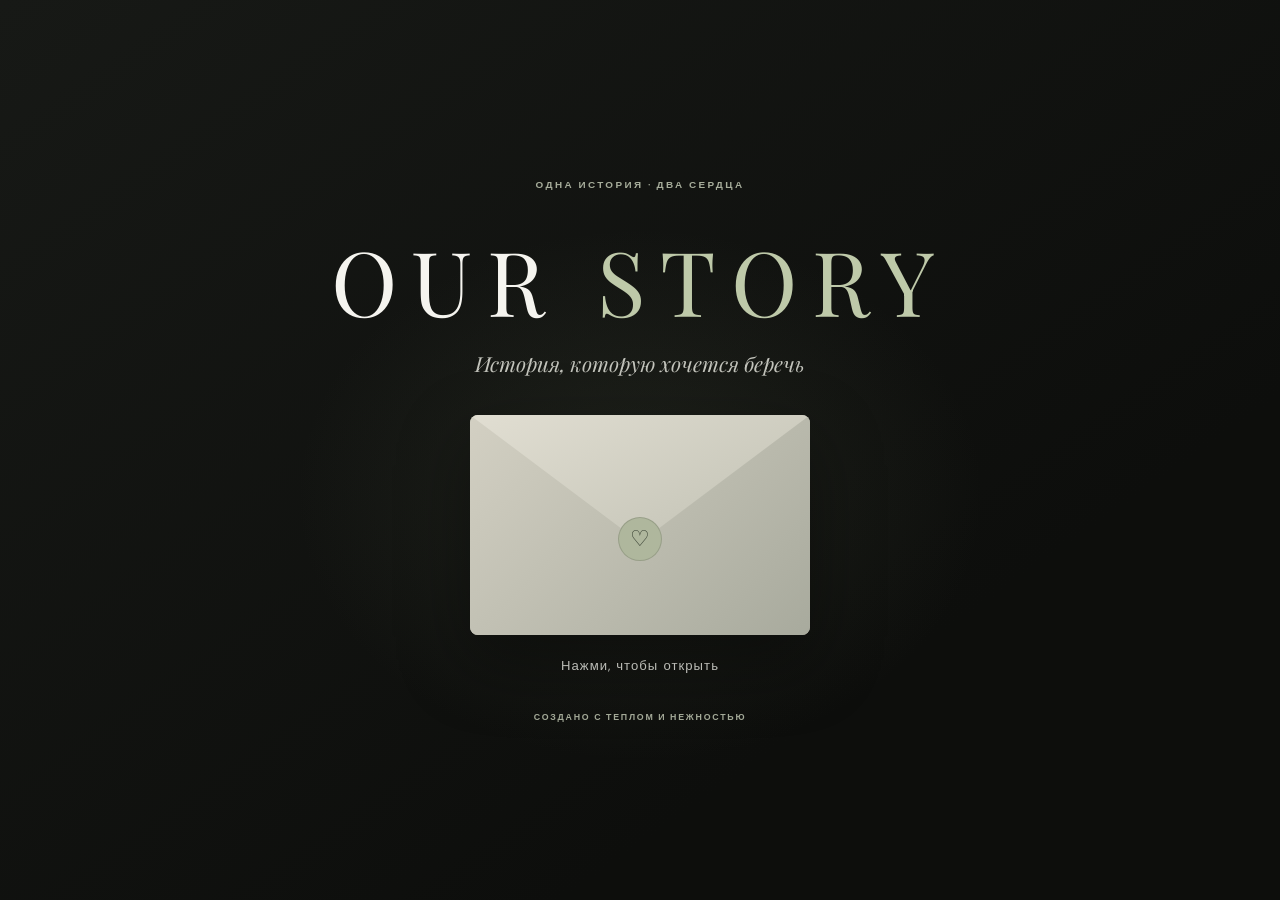
==== index.html @ 7e127a87 "Expand OUR STORY to ten chapters without photo placeholders" ====
<!doctype html>
<html lang="ru">
<head>
  <meta charset="utf-8">
  <meta name="viewport" content="width=device-width, initial-scale=1, viewport-fit=cover">
  <meta name="theme-color" content="#10110f">
  <meta name="description" content="OUR STORY — наша история, бережно собранная в книгу.">
  <title>OUR STORY — наша история</title>
  <link rel="preconnect" href="https://fonts.googleapis.com">
  <link rel="preconnect" href="https://fonts.gstatic.com" crossorigin>
  <link href="https://fonts.googleapis.com/css2?family=DM+Sans:wght@400;500;600;700&family=Playfair+Display:ital,wght@0,400;0,500;0,600;1,400;1,500&display=swap" rel="stylesheet">
  <link rel="stylesheet" href="style.css">
  <link rel="stylesheet" href="chapter-styles.css">
  <script src="https://telegram.org/js/telegram-web-app.js"></script>
  <script src="envelope.js" defer></script>
  <script src="script.js" defer></script>
</head>
<body>
  <div class="ambient" aria-hidden="true"><div class="stars" id="stars"></div><div class="ambient-glow"></div></div>

  <section class="cover" id="cover" aria-labelledby="cover-title">
    <div class="cover-content">
      <p class="cover-kicker">ОДНА ИСТОРИЯ · ДВА СЕРДЦА</p>
      <h1 id="cover-title">OUR <span>STORY</span></h1>
      <p class="cover-subtitle">История, которую хочется беречь</p>
      <button class="envelope-button" id="openEnvelope" type="button" aria-label="Нажми, чтобы открыть нашу историю">
        <span class="envelope" aria-hidden="true">
          <span class="envelope-letter"><span>наша история</span><span class="letter-heart">♥</span></span>
          <span class="envelope-back"></span><span class="envelope-flap"></span>
          <span class="envelope-front"></span><span class="envelope-seal">♡</span>
        </span>
        <span class="envelope-hint">Нажми, чтобы открыть</span>
      </button>
      <p class="cover-note">СОЗДАНО С ТЕПЛОМ И НЕЖНОСТЬЮ</p>
    </div>
  </section>

  <main class="book-stage" id="bookStage" hidden>
    <header class="book-header">
      <a class="wordmark" href="#book" aria-label="OUR STORY">OUR <span>STORY</span></a>
      <span class="edition">НАША ИСТОРИЯ · ЛИЧНОЕ ИЗДАНИЕ</span>
      <button class="music-button" id="musicToggle" type="button" aria-pressed="false" aria-label="Включить музыку"><span class="music-icon" aria-hidden="true">♫</span><span class="music-label">Музыка</span></button>
    </header>
    <section class="book" id="book" aria-label="Интерактивная книга нашей истории">
      <div class="book-spine" aria-hidden="true"></div>
      <div class="page-paper" id="pagePaper" aria-live="polite"></div>
      <div class="book-controls">
        <button class="page-button previous-button" id="previousPage" type="button" aria-label="Предыдущая страница">← <span>Назад</span></button>
        <div class="page-meta"><span class="page-number" id="pageNumber">01 / 10</span><div class="progress-track" role="progressbar" aria-label="Прогресс чтения" aria-valuemin="1" aria-valuemax="10" aria-valuenow="1"><span id="progressFill"></span></div></div>
        <button class="page-button next-button" id="nextPage" type="button" aria-label="Следующая страница"><span>Далее</span> →</button>
      </div>
      <p class="swipe-hint" aria-hidden="true">На телефоне можно листать свайпом</p>
    </section>
  </main>

  <section class="final-screen" id="finalScreen" aria-label="Финал нашей истории" hidden>
    <div class="heart-words" id="heartWords" aria-hidden="true"></div>
    <button class="reread-button" id="rereadButton" type="button">Перечитать историю</button>
  </section>

  <audio id="trackOne" src="audio/oslepitelnaya.mp3" preload="none"></audio>
  <audio id="trackTwo" src="audio/rayskie-cvety.mp3" preload="none"></audio>
  <div class="toast" id="toast" role="status" aria-live="polite"></div>
</body>
</html>
---- style.css ----
/* OUR STORY — тихая роскошь, книжная бумага и мягкие оливковые акценты. */
:root{color-scheme:dark;--night:#10110f;--night-soft:#171916;--paper:#f4f1e9;--paper-deep:#e9e5da;--ink:#252722;--muted-ink:#74776e;--lime:#bec9a9;--lime-dark:#8f9b7a;--white:#f5f4ef;--soft-white:#c9cbc2;--line:rgba(255,255,255,.12);--shadow:0 32px 90px rgba(0,0,0,.42);font-synthesis:none}*{box-sizing:border-box}html{min-width:320px;min-height:100%;background:var(--night);scroll-behavior:smooth}body{margin:0;min-width:320px;min-height:100vh;overflow-x:hidden;background:radial-gradient(ellipse at 50% 2%,#282a24 0,transparent 47%),var(--night);color:var(--white);font-family:"DM Sans",Arial,sans-serif;-webkit-font-smoothing:antialiased}button{font:inherit}button:focus-visible{outline:2px solid var(--lime);outline-offset:5px}[hidden]{display:none!important}.ambient{position:fixed;inset:0;z-index:0;overflow:hidden;pointer-events:none}.stars{position:absolute;inset:0}.star{position:absolute;width:2px;height:2px;border-radius:50%;background:#e8eadf;box-shadow:0 0 9px rgba(220,229,199,.7);animation:twinkle 4s ease-in-out infinite alternate}.ambient-glow{position:absolute;width:min(75vw,850px);height:min(75vw,850px);left:50%;top:48%;transform:translate(-50%,-50%);border-radius:50%;background:radial-gradient(circle,rgba(170,184,145,.08),transparent 68%)}@keyframes twinkle{from{opacity:.18;transform:scale(.7)}to{opacity:.85;transform:scale(1.35)}}
.cover{position:fixed;z-index:5;inset:0;display:grid;place-items:center;overflow:hidden;background:radial-gradient(ellipse at 50% 55%,rgba(98,108,83,.19),transparent 38%),linear-gradient(145deg,#171916,#0d0e0c 72%);transition:opacity .85s ease,visibility .85s ease}.cover.dismissed{opacity:0;visibility:hidden}.cover-content{position:relative;z-index:1;display:flex;flex-direction:column;align-items:center;width:100%;padding:24px;text-align:center}.cover-kicker,.cover-note,.edition{color:#a7ad9b;font-size:.62rem;font-weight:600;letter-spacing:.24em}.cover h1{margin:19px 0 7px;font-family:"Playfair Display",Georgia,serif;font-size:clamp(2.9rem,8vw,5.6rem);font-weight:400;letter-spacing:.17em}.cover h1 span{color:var(--lime)}.cover-subtitle{margin:3px 0 38px;color:#c3c4bc;font-family:"Playfair Display",Georgia,serif;font-size:clamp(1rem,2.4vw,1.3rem);font-style:italic}.cover-note{margin-top:37px;font-size:.55rem;letter-spacing:.2em}.envelope-button{display:grid;justify-items:center;gap:22px;border:0;padding:0;background:transparent;color:inherit;cursor:pointer}.envelope{position:relative;display:block;width:min(340px,76vw);height:min(220px,49vw);min-height:155px;perspective:900px;filter:drop-shadow(0 26px 35px rgba(0,0,0,.38));transition:transform .35s ease}.envelope-button:hover .envelope{transform:translateY(-5px)}.envelope-back,.envelope-front,.envelope-flap{position:absolute;inset:0;border-radius:8px}.envelope-back{background:linear-gradient(145deg,#d7d4c8,#aaa99c)}.envelope-letter{position:absolute;z-index:1;left:11%;top:9%;display:flex;width:78%;height:84%;flex-direction:column;align-items:center;justify-content:center;gap:13px;border-radius:3px;background:linear-gradient(145deg,#faf8f0,#e5e1d6);color:#54574d;font-family:"Playfair Display",Georgia,serif;font-size:clamp(1rem,3vw,1.35rem);transition:transform .8s cubic-bezier(.2,.8,.2,1)}.letter-heart{color:#929d7d;font-size:1.15rem}.envelope-front{z-index:3;overflow:hidden;background:linear-gradient(135deg,#d3d0c3,#a8aa9d);clip-path:polygon(0 0,50% 56%,100% 0,100% 100%,0 100%)}.envelope-flap{z-index:4;background:linear-gradient(155deg,#e1ded2,#b6b7a9);clip-path:polygon(0 0,100% 0,50% 58%);transform-origin:top;transition:transform .7s cubic-bezier(.2,.7,.2,1),z-index .1s .35s}.envelope-seal{position:absolute;z-index:5;left:50%;top:50%;display:grid;width:44px;height:44px;place-items:center;transform:translate(-50%,-18%);border:1px solid rgba(47,51,43,.18);border-radius:50%;background:#afb79d;color:#384032;font-size:1.35rem;transition:opacity .25s}.envelope-button.opened .envelope-flap{z-index:1;transform:rotateX(180deg)}.envelope-button.opened .envelope-letter{transform:translateY(-68%)}.envelope-button.opened .envelope-seal{opacity:0}.envelope-hint{color:#e2e3dc;font-size:.82rem;letter-spacing:.08em;animation:hint 2.4s ease-in-out infinite}@keyframes hint{50%{opacity:.56}}
.book-stage{position:relative;z-index:1;display:flex;min-height:100svh;flex-direction:column;align-items:center;padding:22px clamp(14px,4vw,56px) 25px;animation:stage-in .8s ease both}@keyframes stage-in{from{opacity:0;transform:translateY(12px)}to{opacity:1;transform:translateY(0)}}.book-header{display:flex;width:min(1100px,100%);align-items:center;justify-content:space-between;gap:14px;padding:2px 0 20px}.wordmark{font-family:"Playfair Display",Georgia,serif;font-size:1.08rem;letter-spacing:.16em}.wordmark span{color:var(--lime)}.edition{font-size:.55rem;text-align:center}.music-button{display:inline-flex;align-items:center;gap:8px;border:1px solid rgba(255,255,255,.13);border-radius:999px;padding:9px 14px;background:rgba(255,255,255,.045);color:#e4e6dc;font-size:.75rem;cursor:pointer;transition:background .25s,border-color .25s}.music-button:hover,.music-button.is-playing{border-color:rgba(190,201,169,.48);background:rgba(190,201,169,.1)}.music-icon{color:var(--lime);font-size:1.15rem}.music-button.is-playing .music-icon{animation:note .8s ease-in-out infinite alternate}@keyframes note{to{transform:translateY(-3px)}}.book{position:relative;display:flex;width:min(1060px,100%);flex:1;flex-direction:column;justify-content:center;padding:4px 0 0}.page-paper{position:relative;width:100%;height:min(72svh,700px);min-height:430px;overflow:hidden;border:1px solid rgba(255,255,255,.27);border-radius:15px 20px 20px 15px;background:linear-gradient(90deg,rgba(66,64,54,.17),transparent 4%),repeating-linear-gradient(0deg,rgba(81,76,61,.018) 0,rgba(81,76,61,.018) 1px,transparent 1px,transparent 5px),linear-gradient(130deg,#f7f5ee,#eeece3 70%,#e6e3d9);box-shadow:inset 13px 0 18px -18px #37372f,inset 0 0 0 5px rgba(255,255,255,.32),0 30px 65px rgba(0,0,0,.42),0 4px 10px rgba(0,0,0,.2);transform-origin:left center;backface-visibility:hidden}.book-spine{position:absolute;z-index:2;left:0;top:7px;bottom:56px;width:13px;border-radius:12px 0 0 12px;background:linear-gradient(90deg,#77796e,#c0c2b5 45%,rgba(255,255,255,.4));opacity:.48;pointer-events:none}.chapter-content{position:relative;display:flex;width:100%;height:100%;flex-direction:column;padding:clamp(22px,4vw,50px) clamp(27px,7vw,92px);color:var(--ink);animation:content-in .5s ease both}@keyframes content-in{from{opacity:.45;transform:translateY(7px)}to{opacity:1;transform:translateY(0)}}.chapter-topline{display:flex;justify-content:space-between;padding-bottom:14px;border-bottom:1px solid rgba(46,49,41,.16);color:#77796e;font-size:.58rem;font-weight:600;letter-spacing:.18em}.chapter-copy{position:relative;z-index:1;width:min(720px,100%);margin:auto}.chapter-kicker{margin:0 0 12px!important;color:#8b927d!important;font-size:.59rem!important;font-weight:700;letter-spacing:.2em}.chapter-copy h1{margin:0 0 clamp(16px,3vh,28px);font-family:"Playfair Display",Georgia,serif;font-size:clamp(2rem,5.2vw,4.35rem);font-weight:400;letter-spacing:-.045em;line-height:1.08}.chapter-copy h1 em{color:#788267;font-weight:400}.chapter-copy>p:not(.chapter-kicker){max-width:680px;margin:0 0 15px;color:#55584f;font-family:"Playfair Display",Georgia,serif;font-size:clamp(.97rem,1.7vw,1.26rem);line-height:1.75}.chapter-ornament{position:absolute;right:clamp(25px,6vw,75px);bottom:15px;color:rgba(128,138,109,.12);font-family:"Playfair Display",Georgia,serif;font-size:clamp(4rem,10vw,8rem);line-height:1}.page-corner{position:absolute;right:clamp(22px,4vw,44px);bottom:25px;color:#929985;font-size:1rem}.turn-forward{animation:turn-forward .52s cubic-bezier(.4,0,.2,1)}.turn-back{animation:turn-back .52s cubic-bezier(.4,0,.2,1)}.page-enter{animation:page-enter .55s ease both}@keyframes turn-forward{50%{transform:rotateY(-7deg) translateX(-8px);opacity:.2}to{transform:rotateY(0);opacity:1}}@keyframes turn-back{50%{transform:rotateY(7deg) translateX(8px);opacity:.2}to{transform:rotateY(0);opacity:1}}@keyframes page-enter{from{opacity:.45;transform:translateX(12px) rotateY(-2deg)}to{opacity:1;transform:none}}
.book-controls{display:grid;grid-template-columns:1fr minmax(110px,210px) 1fr;align-items:center;gap:14px;width:100%;padding:20px 3px 0}.page-button{display:inline-flex;align-items:center;gap:9px;width:max-content;min-height:43px;border:1px solid rgba(255,255,255,.16);border-radius:999px;padding:0 17px;background:rgba(255,255,255,.04);color:#ebede6;font-size:.82rem;cursor:pointer;transition:transform .2s,background .2s,border-color .2s}.page-button:hover:not(:disabled){transform:translateY(-2px);border-color:rgba(190,201,169,.5);background:rgba(190,201,169,.09)}.page-button:disabled{opacity:.38;cursor:not-allowed}.next-button{justify-self:end}.page-meta{display:grid;gap:9px;text-align:center}.page-number{color:#d7d9d0;font-size:.7rem;letter-spacing:.11em}.progress-track{height:3px;overflow:hidden;border-radius:8px;background:rgba(255,255,255,.14)}.progress-track span{display:block;width:14.285%;height:100%;border-radius:inherit;background:var(--lime);transition:width .5s ease}.swipe-hint{margin:15px 0 0;color:#888c80;font-size:.65rem;letter-spacing:.04em;text-align:center}
.compliments{display:grid;gap:clamp(8px,1.7vh,15px);margin:0;padding:0;list-style:none}.compliments li{position:relative;padding:11px 15px 11px 44px;border:1px solid rgba(120,130,103,.18);border-radius:9px;background:rgba(255,255,255,.36);color:#464a40;font-family:"Playfair Display",Georgia,serif;font-size:clamp(.92rem,1.5vw,1.14rem);line-height:1.45;opacity:0;animation:compliment-in .55s cubic-bezier(.2,.8,.2,1) forwards;animation-delay:calc(var(--item)*420ms)}.compliments li::before{content:"✳";position:absolute;left:17px;color:#8a9678}@keyframes compliment-in{from{opacity:0;transform:translateX(-12px)}to{opacity:1;transform:translateX(0)}}.photo-frame{width:min(650px,100%);margin:clamp(14px,2.4vh,24px) 0 0}.photo-placeholder{position:relative;display:flex;aspect-ratio:16/9;flex-direction:column;align-items:center;justify-content:center;gap:7px;overflow:hidden;border:1px solid rgba(114,122,101,.36);border-radius:10px;background:radial-gradient(ellipse at 50% 45%,rgba(190,201,169,.23),transparent 53%),repeating-linear-gradient(135deg,rgba(128,137,111,.035) 0,rgba(128,137,111,.035) 1px,transparent 1px,transparent 12px),linear-gradient(140deg,#e9e8df,#dedfd4);color:#747a68;font-family:"Playfair Display",Georgia,serif;font-size:clamp(.8rem,1.5vw,1rem);box-shadow:inset 0 0 0 5px rgba(255,255,255,.3),0 9px 22px rgba(54,58,46,.12)}.photo-placeholder::before{position:absolute;inset:9px;border:1px dashed rgba(113,121,99,.3);border-radius:6px;content:"";pointer-events:none}.photo-placeholder small{font-family:"DM Sans",Arial,sans-serif;font-size:.61rem;letter-spacing:.04em;opacity:.72}.photo-mark{font-size:1.35rem;color:#939e80}.photo-frame figcaption{margin-top:7px;color:#929588;font-size:.53rem;letter-spacing:.18em}.chapter-content:has(.photo-frame) .chapter-copy h1{margin-bottom:12px}.chapter-content:has(.photo-frame) .chapter-copy>p:not(.chapter-kicker){margin-bottom:8px;font-size:clamp(.85rem,1.3vw,1.02rem);line-height:1.5}.final-screen{position:fixed;z-index:8;inset:0;display:grid;place-items:center;overflow:hidden;background:#050605;opacity:0;transition:opacity 1.5s ease}.final-screen.visible{opacity:1}.final-screen::before{position:absolute;inset:-20%;background:radial-gradient(circle at 50% 45%,rgba(104,14,24,.22),transparent 34%);content:"";animation:final-glow 4s ease-in-out infinite alternate}@keyframes final-glow{to{opacity:.45;transform:scale(1.08)}}.heart-words{position:relative;width:min(320px,74vw);height:min(280px,64vw);animation:heart-pulse 2.2s ease-in-out infinite;filter:drop-shadow(0 0 14px rgba(214,32,49,.24))}.heart-word{position:absolute;left:calc(50% + var(--x));top:calc(50% + var(--y));color:#d83843;font-family:"Playfair Display",Georgia,serif;font-size:clamp(.53rem,2.1vw,.77rem);text-shadow:0 0 9px rgba(255,49,68,.4);transform:translate(-50%,-50%);opacity:0;animation:word-glow .8s ease forwards;animation-delay:var(--delay)}@keyframes heart-pulse{0%,100%{transform:scale(1)}50%{transform:scale(1.045)}}@keyframes word-glow{to{opacity:.9}}.reread-button{position:absolute;bottom:max(38px,env(safe-area-inset-bottom));border:1px solid rgba(221,227,208,.35);border-radius:999px;padding:13px 23px;background:rgba(255,255,255,.04);color:#e9e9e3;font-size:.84rem;letter-spacing:.04em;cursor:pointer;transition:background .25s,border-color .25s}.reread-button:hover{border-color:var(--lime);background:rgba(190,201,169,.1)}.toast{position:fixed;z-index:15;right:18px;bottom:18px;max-width:min(360px,calc(100% - 36px));padding:12px 16px;border:1px solid rgba(255,255,255,.14);border-radius:10px;background:#20221e;color:#f0f1eb;font-size:.8rem;opacity:0;transform:translateY(8px);pointer-events:none;transition:opacity .25s,transform .25s}.toast.visible{opacity:1;transform:translateY(0)}body.final-active{background:#050605}
@media(min-height:850px){.page-paper{height:min(75svh,760px)}}@media(max-width:700px){.book-stage{min-height:100svh;padding:14px 13px 19px}.book-header{padding-bottom:14px}.edition{max-width:130px;font-size:.48rem;line-height:1.5}.music-button{padding:8px 11px}.page-paper{height:min(72svh,700px);min-height:440px;border-radius:12px 15px 15px 12px}.chapter-content{padding:clamp(19px,4.2vw,30px) clamp(21px,6vw,36px)}.chapter-topline{font-size:.5rem}.chapter-copy h1{font-size:clamp(1.85rem,8vw,3rem)}.chapter-copy>p:not(.chapter-kicker){font-size:clamp(.92rem,3.8vw,1.1rem);line-height:1.63}.chapter-content:has(.photo-frame) .chapter-copy>p:not(.chapter-kicker){font-size:clamp(.78rem,3.25vw,.94rem);line-height:1.43}.book-controls{grid-template-columns:1fr minmax(88px,130px) 1fr;gap:7px;padding-top:15px}.page-button{min-height:40px;padding:0 12px;font-size:.75rem}.swipe-hint{margin-top:12px;font-size:.6rem}.compliments{gap:clamp(8px,1.8vh,13px)}.compliments li{padding:10px 10px 10px 36px;font-size:clamp(.88rem,3.6vw,1rem)}.compliments li::before{left:13px}.chapter-content:has(.compliments) .chapter-copy h1{font-size:clamp(1.8rem,7.4vw,2.5rem);margin-bottom:17px}.photo-frame{margin-top:clamp(12px,2.2vh,20px)}.photo-placeholder small{font-size:.52rem}.book-spine{bottom:51px;width:9px}.cover-kicker{font-size:.53rem;letter-spacing:.18em}.cover-note{font-size:.48rem}.heart-words{width:min(290px,78vw);height:min(255px,68vw)}}@media(max-height:700px) and (min-width:701px){.book-stage{padding-top:10px}.book-header{padding-bottom:8px}.page-paper{height:68svh;min-height:360px}.chapter-content{padding-top:22px;padding-bottom:22px}.chapter-copy h1{margin-bottom:14px}.chapter-copy>p:not(.chapter-kicker){margin-bottom:9px;line-height:1.55}.book-controls{padding-top:11px}.swipe-hint{margin-top:8px}}@media(max-width:380px){.book-stage{padding-inline:9px}.book-header{gap:7px}.wordmark{font-size:.92rem}.edition{max-width:100px;font-size:.42rem}.music-label{font-size:.68rem}.page-button{gap:5px;padding-inline:9px}.chapter-content{padding-inline:19px}.chapter-copy h1{font-size:1.8rem}}@media(prefers-reduced-motion:reduce){*,*::before,*::after{scroll-behavior:auto!important;animation-duration:.01ms!important;animation-iteration-count:1!important;transition-duration:.01ms!important}}
---- chapter-styles.css ----
/* Additional chapter compositions. The shared book theme and existing chapter styles remain unchanged. */
.chapter-details .chapter-copy{width:min(780px,100%)}
.chapter-details .chapter-copy h1{margin-bottom:clamp(20px,4vh,38px)}
.detail-grid{display:grid;grid-template-columns:repeat(2,minmax(0,1fr));gap:clamp(10px,2vw,18px)}
.detail-card{position:relative;min-height:130px;padding:clamp(15px,2.4vw,25px);overflow:hidden;border:1px solid rgba(120,130,103,.2);border-radius:12px;background:linear-gradient(145deg,rgba(255,255,255,.7),rgba(226,227,216,.7));box-shadow:0 10px 24px rgba(54,58,46,.08);opacity:0;animation:chapter-card-in .55s cubic-bezier(.2,.8,.2,1) forwards;animation-delay:calc(var(--card-index)*130ms)}
.detail-card::after{position:absolute;right:-16px;bottom:-38px;width:100px;height:100px;border:1px solid rgba(143,155,122,.14);border-radius:50%;content:""}
.detail-icon{color:#879274;font-size:1.28rem}
.detail-card h2,.future-card h2{margin:8px 0 5px;color:#42463c;font-family:"Playfair Display",Georgia,serif;font-size:clamp(.97rem,1.8vw,1.2rem);font-weight:500}
.detail-card p,.future-card p{margin:0;color:#6b6f64;font-size:clamp(.75rem,1.3vw,.89rem);line-height:1.55}
.chapter-time .chapter-copy{display:grid;justify-items:center;text-align:center}
.chapter-time .chapter-copy h1{max-width:720px;margin-bottom:clamp(22px,4vh,42px)}
.time-piece{display:grid;justify-items:center;gap:clamp(16px,3vh,28px);width:min(680px,100%)}
.clock-face{position:relative;width:clamp(105px,17vw,155px);aspect-ratio:1;border:1px solid rgba(120,130,103,.35);border-radius:50%;background:radial-gradient(circle,#f9f8f2 54%,#e6e5db 55%,#f2f0e8 70%);box-shadow:inset 0 0 0 7px rgba(255,255,255,.48),0 15px 34px rgba(54,58,46,.12);animation:clock-breathe 3s ease-in-out infinite}
.clock-face::before,.clock-face::after{position:absolute;left:50%;top:50%;width:7px;height:7px;border-radius:50%;background:#899477;content:"";transform:translate(-50%,-50%)}
.clock-tick{position:absolute;left:50%;top:10px;width:1px;height:8px;background:#a2a795;transform-origin:50% calc(clamp(105px,17vw,155px)/2 - 10px)}
.tick-2{transform:rotate(90deg)}.tick-3{transform:rotate(180deg)}.tick-4{transform:rotate(270deg)}
.clock-hand{position:absolute;left:50%;bottom:50%;width:2px;border-radius:4px;background:#717c60;transform-origin:50% 100%}
.clock-hour{height:27%;transform:translateX(-50%) rotate(42deg);animation:hour-turn 18s linear infinite}
.clock-minute{height:37%;width:1px;background:#9ba68a;transform:translateX(-50%) rotate(0);animation:minute-turn 9s linear infinite}
.time-piece blockquote{margin:0;color:#41443c;font-family:"Playfair Display",Georgia,serif;font-size:clamp(1.2rem,3vw,1.8rem);font-style:italic;line-height:1.65}
.quote-caption{max-width:440px;margin:0;color:#8a907c;font-size:.57rem;font-weight:600;letter-spacing:.16em;line-height:1.7}
.chapter-confession .chapter-copy{width:min(720px,100%);padding:clamp(20px,4vw,38px);border-left:2px solid #aeb99b;background:linear-gradient(90deg,rgba(190,201,169,.13),transparent 82%);animation:confession-in .8s ease both}
.chapter-confession .chapter-copy h1{font-size:clamp(2rem,5vw,3.8rem)}
.chapter-confession .chapter-copy>p:not(.chapter-kicker){max-width:630px}
.chapter-confession .chapter-copy>p:not(.chapter-kicker):nth-of-type(2){animation:paragraph-in .7s .15s both}
.chapter-confession .chapter-copy>p:not(.chapter-kicker):nth-of-type(3){animation:paragraph-in .7s .3s both}
.chapter-confession .chapter-copy>p:not(.chapter-kicker):nth-of-type(4){animation:paragraph-in .7s .45s both}
.chapter-future .chapter-copy{width:min(800px,100%)}
.chapter-future .chapter-copy h1{margin-bottom:clamp(20px,4vh,36px)}
.future-grid{display:grid;grid-template-columns:repeat(3,minmax(0,1fr));gap:clamp(10px,1.8vw,16px)}
.future-card{position:relative;display:flex;min-height:clamp(175px,25vh,240px);flex-direction:column;align-items:flex-start;justify-content:flex-end;padding:clamp(16px,2.3vw,25px);overflow:hidden;border:1px solid rgba(255,255,255,.5);border-radius:13px;background:linear-gradient(155deg,#f8f7f0,#e4e6dc);box-shadow:0 12px 26px rgba(54,58,46,.1);opacity:0;animation:chapter-card-in .65s cubic-bezier(.2,.8,.2,1) forwards;animation-delay:calc(var(--card-index)*190ms)}
.future-card:nth-child(2){transform:translateY(12px);animation-name:future-card-middle}
.future-card>span{position:absolute;top:15px;left:17px;color:#9da58e;font-family:"Playfair Display",Georgia,serif;font-size:1.4rem}
.future-card i{position:absolute;top:18px;right:18px;color:#acb59b;font-size:1.3rem;font-style:normal;animation:twinkle 2.4s ease-in-out infinite alternate}
.future-card h2{margin-top:0}
.chapter-ending .chapter-copy{display:flex;max-width:760px;flex-direction:column;align-items:center;text-align:center}
.chapter-ending .chapter-copy h1{font-size:clamp(2.4rem,6vw,4.7rem)}
.chapter-ending .chapter-copy>p:not(.chapter-kicker){max-width:680px}
.chapter-ending .closing-line{margin:clamp(15px,3vh,28px) 0 0!important;color:#788267!important;font-size:clamp(1.15rem,2.8vw,1.7rem)!important;font-style:italic}
@keyframes chapter-card-in{from{opacity:0;transform:translateY(15px)}to{opacity:1;transform:translateY(0)}}
@keyframes future-card-middle{from{opacity:0;transform:translateY(25px)}to{opacity:1;transform:translateY(12px)}}
@keyframes confession-in{from{opacity:0;transform:translateX(-12px)}to{opacity:1;transform:translateX(0)}}
@keyframes paragraph-in{from{opacity:0;transform:translateY(8px)}to{opacity:1;transform:translateY(0)}}
@keyframes clock-breathe{50%{box-shadow:inset 0 0 0 7px rgba(255,255,255,.48),0 18px 38px rgba(54,58,46,.18);transform:scale(1.025)}}
@keyframes minute-turn{to{transform:translateX(-50%) rotate(360deg)}}
@keyframes hour-turn{to{transform:translateX(-50%) rotate(402deg)}}
@media(max-width:700px){.detail-grid{gap:9px}.detail-card{min-height:115px;padding:13px}.future-grid{gap:8px}.future-card{min-height:clamp(155px,23vh,205px);padding:13px}.future-card>span{top:12px;left:13px}.future-card i{top:12px;right:12px}.quote-caption{font-size:.5rem}.chapter-confession .chapter-copy{padding:18px}.clock-tick{transform-origin:50% calc(clamp(105px,17vw,155px)/2 - 10px)}}
@media(max-width:390px){.detail-card{min-height:108px;padding:10px}.detail-card h2,.future-card h2{font-size:.9rem}.detail-card p,.future-card p{font-size:.69rem}.future-card{min-height:145px;padding:10px}.future-grid{gap:6px}}
@media(prefers-reduced-motion:reduce){.detail-card,.future-card,.chapter-confession .chapter-copy,.chapter-confession .chapter-copy>p,.clock-face,.clock-hand{animation:none!important;opacity:1!important;transform:none!important}}
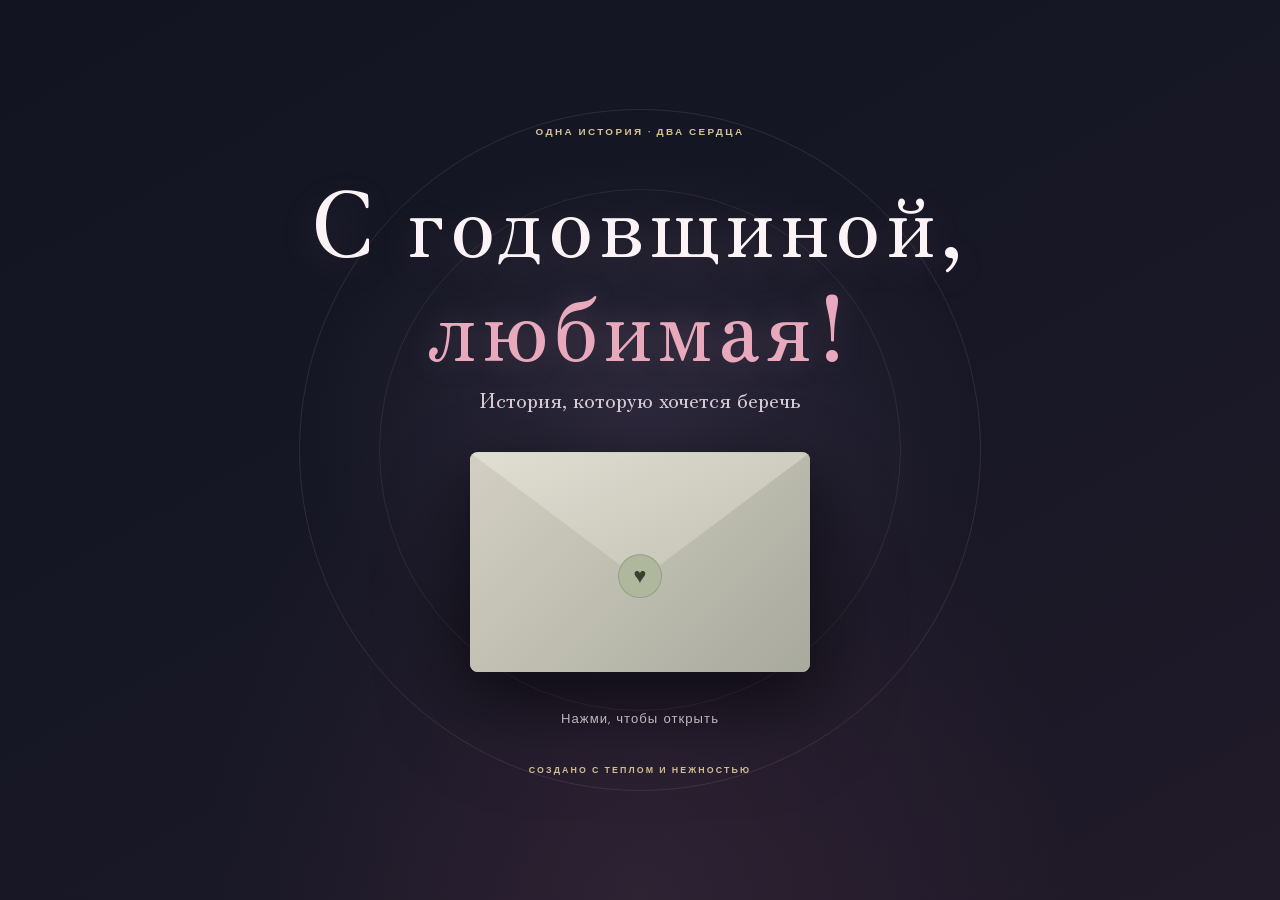
==== commit cb951ed6: "Complete OUR STORY anniversary redesign with 15 chapter atmospheres and heart finale" ====
--- a/index.html
+++ b/index.html
@@ -3,61 +3,71 @@
 <head>
   <meta charset="utf-8">
   <meta name="viewport" content="width=device-width, initial-scale=1, viewport-fit=cover">
-  <meta name="theme-color" content="#10110f">
-  <meta name="description" content="OUR STORY — наша история, бережно собранная в книгу.">
-  <title>OUR STORY — наша история</title>
+  <meta name="theme-color" content="#11131d">
+  <meta name="description" content="С годовщиной, любимая! — наша история, бережно собранная в книгу.">
+  <title>С годовщиной, любимая!</title>
   <link rel="preconnect" href="https://fonts.googleapis.com">
   <link rel="preconnect" href="https://fonts.gstatic.com" crossorigin>
-  <link href="https://fonts.googleapis.com/css2?family=DM+Sans:wght@400;500;600;700&family=Playfair+Display:ital,wght@0,400;0,500;0,600;1,400;1,500&display=swap" rel="stylesheet">
+  <link href="https://fonts.googleapis.com/css2?family=DM+Sans:wght@400;500;600;700&family=Playfair+Display:ital,wght@0,400;0,500;0,600;1,400;1,500&family=Zen+Old+Mincho:wght@400;500;600&display=swap" rel="stylesheet">
   <link rel="stylesheet" href="style.css">
   <link rel="stylesheet" href="chapter-styles.css">
+  <link rel="stylesheet" href="anniversary.css">
   <script src="https://telegram.org/js/telegram-web-app.js"></script>
   <script src="envelope.js" defer></script>
+  <script src="chapter-atmospheres.js" defer></script>
   <script src="script.js" defer></script>
 </head>
 <body>
   <div class="ambient" aria-hidden="true"><div class="stars" id="stars"></div><div class="ambient-glow"></div></div>
-
   <section class="cover" id="cover" aria-labelledby="cover-title">
     <div class="cover-content">
       <p class="cover-kicker">ОДНА ИСТОРИЯ · ДВА СЕРДЦА</p>
-      <h1 id="cover-title">OUR <span>STORY</span></h1>
+      <h1 class="anniversary-title" id="cover-title">С годовщиной,<span>любимая!</span></h1>
       <p class="cover-subtitle">История, которую хочется беречь</p>
-      <button class="envelope-button" id="openEnvelope" type="button" aria-label="Нажми, чтобы открыть нашу историю">
-        <span class="envelope" aria-hidden="true">
-          <span class="envelope-letter"><span>наша история</span><span class="letter-heart">♥</span></span>
-          <span class="envelope-back"></span><span class="envelope-flap"></span>
-          <span class="envelope-front"></span><span class="envelope-seal">♡</span>
-        </span>
+      <button class="envelope-button" id="openEnvelope" type="button" aria-label="Нажми, чтобы открыть нашу историю" aria-expanded="false">
+        <span class="envelope" aria-hidden="true"><span class="envelope-letter"><span>наша история</span><span class="letter-heart">♥</span></span><span class="envelope-back"></span><span class="envelope-front"></span><span class="envelope-flap"></span><span class="envelope-seal">♥</span></span>
         <span class="envelope-hint">Нажми, чтобы открыть</span>
       </button>
       <p class="cover-note">СОЗДАНО С ТЕПЛОМ И НЕЖНОСТЬЮ</p>
     </div>
   </section>
-
   <main class="book-stage" id="bookStage" hidden>
     <header class="book-header">
-      <a class="wordmark" href="#book" aria-label="OUR STORY">OUR <span>STORY</span></a>
+      <a class="wordmark" href="#book" aria-label="С годовщиной, любимая">OUR <span>STORY</span></a>
       <span class="edition">НАША ИСТОРИЯ · ЛИЧНОЕ ИЗДАНИЕ</span>
-      <button class="music-button" id="musicToggle" type="button" aria-pressed="false" aria-label="Включить музыку"><span class="music-icon" aria-hidden="true">♫</span><span class="music-label">Музыка</span></button>
+      <button class="music-toggle" id="musicToggle" type="button" aria-label="Включить музыку" aria-pressed="false">♫</button>
     </header>
     <section class="book" id="book" aria-label="Интерактивная книга нашей истории">
       <div class="book-spine" aria-hidden="true"></div>
       <div class="page-paper" id="pagePaper" aria-live="polite"></div>
       <div class="book-controls">
         <button class="page-button previous-button" id="previousPage" type="button" aria-label="Предыдущая страница">← <span>Назад</span></button>
-        <div class="page-meta"><span class="page-number" id="pageNumber">01 / 10</span><div class="progress-track" role="progressbar" aria-label="Прогресс чтения" aria-valuemin="1" aria-valuemax="10" aria-valuenow="1"><span id="progressFill"></span></div></div>
-        <button class="page-button next-button" id="nextPage" type="button" aria-label="Следующая страница"><span>Далее</span> →</button>
+        <div class="page-progress"><span class="page-number" id="pageNumber">01 / 15</span><div class="progress-track" role="progressbar" aria-label="Прогресс чтения" aria-valuemin="1" aria-valuemax="15" aria-valuenow="1"><span class="progress-fill" id="progressFill"></span></div></div>
+        <button class="page-button next-button" id="nextPage" type="button" aria-label="Следующая страница"><span>Далее</span> <span aria-hidden="true">→</span></button>
       </div>
       <p class="swipe-hint" aria-hidden="true">На телефоне можно листать свайпом</p>
     </section>
   </main>
-
   <section class="final-screen" id="finalScreen" aria-label="Финал нашей истории" hidden>
+    <div class="final-scene" aria-hidden="true">
+      <div class="final-heart-wrap">
+        <svg class="final-heart-art" viewBox="0 0 240 220" role="presentation" focusable="false">
+          <defs>
+            <linearGradient id="heartFill" x1="0" y1="0" x2="1" y2="1"><stop offset="0" stop-color="#f4c8d7"/><stop offset=".52" stop-color="#df91b2"/><stop offset="1" stop-color="#ad6e9f"/></linearGradient>
+            <filter id="heartGlow" x="-80%" y="-80%" width="260%" height="260%"><feGaussianBlur stdDeviation="8" result="blur"/><feMerge><feMergeNode in="blur"/><feMergeNode in="SourceGraphic"/></feMerge></filter>
+          </defs>
+          <path class="heart-fill" d="M120 202 27 111C-12 68 17 10 66 13c25 1 43 17 54 37 12-20 30-36 55-37 49-3 78 55 39 98z"/>
+          <path class="heart-outline" d="M120 202 27 111C-12 68 17 10 66 13c25 1 43 17 54 37 12-20 30-36 55-37 49-3 78 55 39 98z"/>
+        </svg>
+        <span class="final-spark spark-one">✦</span><span class="final-spark spark-two">✧</span><span class="final-spark spark-three">✦</span><span class="final-spark spark-four">⋆</span>
+        <span class="final-petal petal-one">❀</span><span class="final-petal petal-two">✿</span><span class="final-petal petal-three">❀</span>
+        <div class="final-particles"><i></i><i></i><i></i><i></i><i></i><i></i><i></i><i></i><i></i><i></i><i></i><i></i></div>
+      </div>
+      <p class="final-message">Я ОЧЕНЬ ЛЮБЛЮ ТЕБЯ, <strong>ИЛАРИЯ</strong></p>
+    </div>
+    <button class="reread-button" id="rereadButton" type="button">Перечитать историю</button>
     <div class="heart-words" id="heartWords" aria-hidden="true"></div>
-    <button class="reread-button" id="rereadButton" type="button">Перечитать историю</button>
   </section>
-
   <audio id="trackOne" src="audio/oslepitelnaya.mp3" preload="none"></audio>
   <audio id="trackTwo" src="audio/rayskie-cvety.mp3" preload="none"></audio>
   <div class="toast" id="toast" role="status" aria-live="polite"></div>
--- a/chapter-styles.css
+++ b/chapter-styles.css
@@ -1,49 +1,30 @@
-/* Additional chapter compositions. The shared book theme and existing chapter styles remain unchanged. */
-.chapter-details .chapter-copy{width:min(780px,100%)}
-.chapter-details .chapter-copy h1{margin-bottom:clamp(20px,4vh,38px)}
-.detail-grid{display:grid;grid-template-columns:repeat(2,minmax(0,1fr));gap:clamp(10px,2vw,18px)}
-.detail-card{position:relative;min-height:130px;padding:clamp(15px,2.4vw,25px);overflow:hidden;border:1px solid rgba(120,130,103,.2);border-radius:12px;background:linear-gradient(145deg,rgba(255,255,255,.7),rgba(226,227,216,.7));box-shadow:0 10px 24px rgba(54,58,46,.08);opacity:0;animation:chapter-card-in .55s cubic-bezier(.2,.8,.2,1) forwards;animation-delay:calc(var(--card-index)*130ms)}
-.detail-card::after{position:absolute;right:-16px;bottom:-38px;width:100px;height:100px;border:1px solid rgba(143,155,122,.14);border-radius:50%;content:""}
-.detail-icon{color:#879274;font-size:1.28rem}
-.detail-card h2,.future-card h2{margin:8px 0 5px;color:#42463c;font-family:"Playfair Display",Georgia,serif;font-size:clamp(.97rem,1.8vw,1.2rem);font-weight:500}
-.detail-card p,.future-card p{margin:0;color:#6b6f64;font-size:clamp(.75rem,1.3vw,.89rem);line-height:1.55}
-.chapter-time .chapter-copy{display:grid;justify-items:center;text-align:center}
-.chapter-time .chapter-copy h1{max-width:720px;margin-bottom:clamp(22px,4vh,42px)}
-.time-piece{display:grid;justify-items:center;gap:clamp(16px,3vh,28px);width:min(680px,100%)}
-.clock-face{position:relative;width:clamp(105px,17vw,155px);aspect-ratio:1;border:1px solid rgba(120,130,103,.35);border-radius:50%;background:radial-gradient(circle,#f9f8f2 54%,#e6e5db 55%,#f2f0e8 70%);box-shadow:inset 0 0 0 7px rgba(255,255,255,.48),0 15px 34px rgba(54,58,46,.12);animation:clock-breathe 3s ease-in-out infinite}
-.clock-face::before,.clock-face::after{position:absolute;left:50%;top:50%;width:7px;height:7px;border-radius:50%;background:#899477;content:"";transform:translate(-50%,-50%)}
-.clock-tick{position:absolute;left:50%;top:10px;width:1px;height:8px;background:#a2a795;transform-origin:50% calc(clamp(105px,17vw,155px)/2 - 10px)}
-.tick-2{transform:rotate(90deg)}.tick-3{transform:rotate(180deg)}.tick-4{transform:rotate(270deg)}
-.clock-hand{position:absolute;left:50%;bottom:50%;width:2px;border-radius:4px;background:#717c60;transform-origin:50% 100%}
-.clock-hour{height:27%;transform:translateX(-50%) rotate(42deg);animation:hour-turn 18s linear infinite}
-.clock-minute{height:37%;width:1px;background:#9ba68a;transform:translateX(-50%) rotate(0);animation:minute-turn 9s linear infinite}
-.time-piece blockquote{margin:0;color:#41443c;font-family:"Playfair Display",Georgia,serif;font-size:clamp(1.2rem,3vw,1.8rem);font-style:italic;line-height:1.65}
-.quote-caption{max-width:440px;margin:0;color:#8a907c;font-size:.57rem;font-weight:600;letter-spacing:.16em;line-height:1.7}
-.chapter-confession .chapter-copy{width:min(720px,100%);padding:clamp(20px,4vw,38px);border-left:2px solid #aeb99b;background:linear-gradient(90deg,rgba(190,201,169,.13),transparent 82%);animation:confession-in .8s ease both}
-.chapter-confession .chapter-copy h1{font-size:clamp(2rem,5vw,3.8rem)}
-.chapter-confession .chapter-copy>p:not(.chapter-kicker){max-width:630px}
-.chapter-confession .chapter-copy>p:not(.chapter-kicker):nth-of-type(2){animation:paragraph-in .7s .15s both}
-.chapter-confession .chapter-copy>p:not(.chapter-kicker):nth-of-type(3){animation:paragraph-in .7s .3s both}
-.chapter-confession .chapter-copy>p:not(.chapter-kicker):nth-of-type(4){animation:paragraph-in .7s .45s both}
-.chapter-future .chapter-copy{width:min(800px,100%)}
-.chapter-future .chapter-copy h1{margin-bottom:clamp(20px,4vh,36px)}
-.future-grid{display:grid;grid-template-columns:repeat(3,minmax(0,1fr));gap:clamp(10px,1.8vw,16px)}
-.future-card{position:relative;display:flex;min-height:clamp(175px,25vh,240px);flex-direction:column;align-items:flex-start;justify-content:flex-end;padding:clamp(16px,2.3vw,25px);overflow:hidden;border:1px solid rgba(255,255,255,.5);border-radius:13px;background:linear-gradient(155deg,#f8f7f0,#e4e6dc);box-shadow:0 12px 26px rgba(54,58,46,.1);opacity:0;animation:chapter-card-in .65s cubic-bezier(.2,.8,.2,1) forwards;animation-delay:calc(var(--card-index)*190ms)}
-.future-card:nth-child(2){transform:translateY(12px);animation-name:future-card-middle}
-.future-card>span{position:absolute;top:15px;left:17px;color:#9da58e;font-family:"Playfair Display",Georgia,serif;font-size:1.4rem}
-.future-card i{position:absolute;top:18px;right:18px;color:#acb59b;font-size:1.3rem;font-style:normal;animation:twinkle 2.4s ease-in-out infinite alternate}
-.future-card h2{margin-top:0}
-.chapter-ending .chapter-copy{display:flex;max-width:760px;flex-direction:column;align-items:center;text-align:center}
-.chapter-ending .chapter-copy h1{font-size:clamp(2.4rem,6vw,4.7rem)}
-.chapter-ending .chapter-copy>p:not(.chapter-kicker){max-width:680px}
-.chapter-ending .closing-line{margin:clamp(15px,3vh,28px) 0 0!important;color:#788267!important;font-size:clamp(1.15rem,2.8vw,1.7rem)!important;font-style:italic}
-@keyframes chapter-card-in{from{opacity:0;transform:translateY(15px)}to{opacity:1;transform:translateY(0)}}
-@keyframes future-card-middle{from{opacity:0;transform:translateY(25px)}to{opacity:1;transform:translateY(12px)}}
-@keyframes confession-in{from{opacity:0;transform:translateX(-12px)}to{opacity:1;transform:translateX(0)}}
-@keyframes paragraph-in{from{opacity:0;transform:translateY(8px)}to{opacity:1;transform:translateY(0)}}
-@keyframes clock-breathe{50%{box-shadow:inset 0 0 0 7px rgba(255,255,255,.48),0 18px 38px rgba(54,58,46,.18);transform:scale(1.025)}}
-@keyframes minute-turn{to{transform:translateX(-50%) rotate(360deg)}}
-@keyframes hour-turn{to{transform:translateX(-50%) rotate(402deg)}}
-@media(max-width:700px){.detail-grid{gap:9px}.detail-card{min-height:115px;padding:13px}.future-grid{gap:8px}.future-card{min-height:clamp(155px,23vh,205px);padding:13px}.future-card>span{top:12px;left:13px}.future-card i{top:12px;right:12px}.quote-caption{font-size:.5rem}.chapter-confession .chapter-copy{padding:18px}.clock-tick{transform-origin:50% calc(clamp(105px,17vw,155px)/2 - 10px)}}
-@media(max-width:390px){.detail-card{min-height:108px;padding:10px}.detail-card h2,.future-card h2{font-size:.9rem}.detail-card p,.future-card p{font-size:.69rem}.future-card{min-height:145px;padding:10px}.future-grid{gap:6px}}
-@media(prefers-reduced-motion:reduce){.detail-card,.future-card,.chapter-confession .chapter-copy,.chapter-confession .chapter-copy>p,.clock-face,.clock-hand{animation:none!important;opacity:1!important;transform:none!important}}
+/* Shared visual language and chapter atmospheres for OUR STORY. */
+@import url("./chapter-atmospheres.css");
+@import url("./premium-theme.css");
+
+.chapter-love-finale { overflow: hidden; background: radial-gradient(ellipse at 50% 34%, rgba(228,166,205,.27), transparent 42%), radial-gradient(ellipse at 82% 78%, rgba(163,137,211,.16), transparent 42%), linear-gradient(145deg,#f8edf1,#f0eaf3 55%,#eee9f0); }
+.chapter-love-finale .chapter-topline { border-color: rgba(151,111,145,.24); color: #887187; }
+.chapter-love-finale .chapter-kicker { color: #a67b9d !important; }
+.chapter-love-finale .chapter-copy { width: min(790px,100%); text-align: center; }
+.chapter-love-finale .chapter-copy h1 { margin-bottom: 5px; font-size: clamp(1.9rem,5vw,3.8rem); }
+.chapter-love-finale .chapter-copy h1 em { color: #a1689a; }
+.chapter-love-finale .chapter-copy > p:not(.chapter-kicker) { max-width: 700px; margin: 0 auto 9px; color: #625362; font-size: clamp(.8rem,1.35vw,.98rem); line-height: 1.48; }
+.chapter-love-finale .chapter-ornament { color: rgba(162,104,154,.12); }
+.love-finale-art { position: relative; display: grid; width: clamp(100px,17vh,145px); height: clamp(83px,14vh,120px); place-items: center; margin: 0 auto 7px; isolation: isolate; }
+.love-big-heart { position: relative; z-index: 1; color: #c47ba9; font-family: Georgia,serif; font-size: clamp(5rem,15vh,8rem); line-height: .9; text-shadow: 0 0 12px rgba(212,137,190,.4),0 0 32px rgba(167,113,190,.27); animation: love-heart-glow 3.2s ease-in-out infinite; }
+.love-star, .sakura-petal { position: absolute; z-index: 2; animation: love-float 3.8s ease-in-out infinite alternate; }
+.love-star { color: #9877b3; text-shadow: 0 0 10px rgba(171,132,205,.75); }
+.love-star-one { left: 7%; top: 24%; font-size: 1.1rem; }
+.love-star-two { right: 7%; top: 13%; font-size: .9rem; animation-delay: -1.3s; }
+.love-star-three { right: 18%; bottom: 1%; font-size: .7rem; animation-delay: -2.2s; }
+.sakura-petal { color: #e1a3c4; font-size: 1.12rem; text-shadow: 0 0 9px rgba(222,158,195,.5); }
+.petal-one { left: 3%; bottom: 5%; animation-delay: -.8s; }
+.petal-two { right: 0; bottom: 32%; font-size: .8rem; animation-delay: -1.8s; }
+.petal-three { left: 23%; top: 0; font-size: .72rem; animation-delay: -2.4s; }
+.petal-four { right: 24%; top: 6%; font-size: .82rem; animation-delay: -1.1s; }
+.chapter-love-finale .closing-line { max-width: 680px; margin: clamp(8px,1.5vh,16px) auto 0 !important; color: #915f89 !important; font-family: "Playfair Display",Georgia,serif; font-size: clamp(.92rem,2vw,1.2rem); font-style: italic; }
+@keyframes love-heart-glow { 0%,100% { transform: scale(.97); filter: drop-shadow(0 0 5px rgba(224,143,194,.35)); } 50% { transform: scale(1.055); filter: drop-shadow(0 0 18px rgba(177,127,204,.65)); } }
+@keyframes love-float { from { transform: translate3d(0,5px,0) rotate(-8deg); opacity: .66; } to { transform: translate3d(0,-7px,0) rotate(12deg); opacity: 1; } }
+@media (max-width: 700px) { .chapter-love-finale .chapter-copy { width: 100%; } .chapter-love-finale .chapter-copy h1 { font-size: clamp(1.72rem,7vw,2.4rem); line-height: 1.08; margin-bottom: 4px; } .chapter-love-finale .chapter-copy > p:not(.chapter-kicker) { font-size: .78rem; line-height: 1.38; } .love-finale-art { margin-bottom: 3px; } }
+@media (max-height: 700px) { .love-finale-art { height: 65px; width: 78px; margin-bottom: 2px; } .love-big-heart { font-size: 4.7rem; } .chapter-love-finale .chapter-copy > p:not(.chapter-kicker) { line-height: 1.3; margin-bottom: 5px; } }
+@media (prefers-reduced-motion: reduce) { .love-big-heart, .love-star, .sakura-petal { animation: none !important; } }
--- a/anniversary.css
+++ b/anniversary.css
@@ -0,0 +1,132 @@
+/* Anniversary art direction: Japanese storybook paper, restrained starlight, real motion. */
+:root {
+  --font-display: "Zen Old Mincho", "Playfair Display", Georgia, serif;
+  --font-body: "DM Sans", sans-serif;
+  --anniv-rose: #e8a9bc;
+  --anniv-gold: #d7c294;
+  --anniv-night: #11131d;
+}
+
+html, body { width: 100%; min-height: 100%; overflow-x: clip; }
+body { font-family: var(--font-body); }
+.cover { padding: max(24px, env(safe-area-inset-top)) 18px max(24px, env(safe-area-inset-bottom)); }
+.cover-content { width: min(100%, 760px); }
+.anniversary-title { max-width: 760px; margin: 0 auto; font-family: var(--font-display); font-size: clamp(2.35rem, 7.3vw, 5.2rem); font-weight: 500; line-height: 1.16; letter-spacing: -.035em; text-wrap: balance; animation: title-arrive 1.1s cubic-bezier(.2,.72,.24,1) both; }
+.anniversary-title span { display: block; color: var(--anniv-rose); font-style: italic; animation: title-glint 1.25s .3s ease both; }
+.cover-subtitle { animation: title-arrive .9s .25s both; }
+.cover-kicker { color: var(--anniv-gold); }
+.envelope-button { touch-action: manipulation; }
+.envelope { transform-origin: center; }
+.envelope-hint { display: block; margin-top: 16px; }
+
+/* The observer decorates each of the 15 chapter cards with one unique scene. */
+.atmosphere-decor { z-index: 0; overflow: hidden; }
+.chapter-content { isolation: isolate; }
+.decor-piece { z-index: 0; user-select: none; contain: layout style; }
+.theme-sakura .decor-piece, .theme-rose .decor-piece { animation-name: sakura-sway; animation-duration: 7s; animation-iteration-count: infinite; }
+.theme-spring .decor-piece, .theme-summer .decor-piece { animation-name: sun-drift; animation-duration: 6s; animation-iteration-count: infinite; }
+.theme-japan .decor-piece, .theme-china .decor-piece { animation-name: lantern-sway; animation-duration: 5.8s; animation-iteration-count: infinite; }
+.theme-winter .decor-piece { animation-name: snow-fall; animation-duration: 7s; animation-iteration-count: infinite; }
+.theme-stars .decor-piece, .theme-dreams .decor-piece { animation-name: star-twinkle; animation-duration: 4.5s; animation-iteration-count: infinite; }
+.theme-sea .decor-piece { animation-name: sea-breeze; animation-duration: 6.5s; animation-iteration-count: infinite; }
+.theme-autumn .decor-piece { animation-name: leaf-fall; animation-duration: 7.5s; animation-iteration-count: infinite; }
+.theme-glow .decor-piece { animation-name: firefly-glow; animation-duration: 3.8s; animation-iteration-count: infinite; }
+.theme-clouds .decor-piece { animation-name: cloud-drift; animation-duration: 10s; animation-iteration-count: infinite; }
+.theme-city .decor-piece { animation-name: city-twinkle; animation-duration: 3.5s; animation-iteration-count: infinite; }
+.theme-final .decor-piece { animation-name: finale-float; animation-duration: 5s; animation-iteration-count: infinite; }
+.decor-piece-1 { --piece-x: 7%; --piece-y: 13%; }
+.decor-piece-2 { --piece-x: 89%; --piece-y: 20%; }
+.decor-piece-3 { --piece-x: 12%; --piece-y: 80%; }
+.decor-piece-4 { --piece-x: 84%; --piece-y: 76%; }
+.decor-piece-5 { --piece-x: 50%; --piece-y: 8%; }
+.decor-piece-6 { --piece-x: 95%; --piece-y: 52%; }
+.decor-piece-7 { --piece-x: 4%; --piece-y: 49%; }
+.decor-piece-8 { --piece-x: 63%; --piece-y: 90%; }
+
+@keyframes title-arrive { from { opacity: 0; transform: translateY(14px); filter: blur(5px); } to { opacity: 1; transform: translateY(0); filter: blur(0); } }
+@keyframes title-glint { 0% { opacity: 0; text-shadow: 0 0 0 transparent; } 100% { opacity: 1; text-shadow: 0 0 30px rgba(232,169,188,.22); } }
+@keyframes sakura-sway { 0%,100% { transform: translate3d(-4px,-10px,0) rotate(-12deg); opacity: .35; } 50% { transform: translate3d(9px,34px,0) rotate(34deg); opacity: .82; } }
+@keyframes snow-fall { 0% { transform: translate3d(-8px,-30px,0) rotate(0); opacity: 0; } 12% { opacity: .82; } 100% { transform: translate3d(14px,150px,0) rotate(170deg); opacity: .12; } }
+@keyframes leaf-fall { 0% { transform: translate3d(-5px,-26px,0) rotate(-16deg); opacity: 0; } 12% { opacity: .82; } 100% { transform: translate3d(22px,145px,0) rotate(150deg); opacity: .08; } }
+@keyframes lantern-sway { 0%,100% { transform: translateY(3px) rotate(-4deg); } 50% { transform: translateY(-7px) rotate(5deg); } }
+@keyframes star-twinkle { 0%,100% { opacity: .28; transform: scale(.72); } 50% { opacity: .92; transform: scale(1.25); } }
+@keyframes sun-drift { 0%,100% { transform: translate3d(0,4px,0) rotate(-6deg); } 50% { transform: translate3d(8px,-8px,0) rotate(7deg); } }
+@keyframes sea-breeze { 0%,100% { transform: translate3d(-3px,3px,0) rotate(-4deg); } 50% { transform: translate3d(8px,-6px,0) rotate(4deg); } }
+@keyframes firefly-glow { 0%,100% { opacity: .2; filter: drop-shadow(0 0 1px var(--scene-glow)); transform: scale(.75); } 50% { opacity: 1; filter: drop-shadow(0 0 12px var(--scene-glow)); transform: scale(1.3); } }
+@keyframes cloud-drift { from { transform: translateX(-8px); } to { transform: translateX(10px); } }
+@keyframes city-twinkle { 0%,100% { opacity: .3; filter: brightness(.8); } 50% { opacity: 1; filter: brightness(1.5); } }
+@keyframes finale-float { 0%,100% { transform: translateY(4px) rotate(-8deg); } 50% { transform: translateY(-9px) rotate(10deg); } }
+
+/* A centered, staged SVG heart finale: outline, fill, halo, then message. */
+.final-screen { box-sizing: border-box; position: fixed; z-index: 20; inset: 0; min-height: 100svh; width: 100%; display: grid; place-items: center; overflow: hidden; padding: max(24px,env(safe-area-inset-top)) 20px max(24px,env(safe-area-inset-bottom)); background: radial-gradient(ellipse at 50% 44%,rgba(107,80,119,.24),transparent 40%), linear-gradient(155deg,#11131d,#211827); opacity: 0; transition: opacity .65s ease; }
+.final-screen[hidden] { display: none; }
+.final-screen.visible { opacity: 1; }
+.final-scene { position: relative; z-index: 1; display: grid; width: min(100%, 600px); justify-items: center; align-content: center; gap: clamp(12px,3vh,28px); text-align: center; }
+.final-heart-wrap { position: relative; display: grid; place-items: center; width: min(68vw, 350px); aspect-ratio: 1.1; isolation: isolate; }
+.final-heart-wrap::before { content: ""; position: absolute; z-index: -1; width: 68%; aspect-ratio: 1; border-radius: 50%; background: rgba(224,143,180,.28); filter: blur(40px); opacity: 0; animation: heart-halo 1.4s 1.5s ease forwards, heart-breathe 3s 3s ease-in-out infinite; }
+.final-heart-art { width: min(63vw, 300px); max-height: 38svh; overflow: visible; filter: drop-shadow(0 0 0 rgba(230,151,188,0)); }
+.heart-outline { fill: none; stroke: #f3c1d0; stroke-width: 2.6; stroke-linecap: round; stroke-linejoin: round; stroke-dasharray: 680; stroke-dashoffset: 680; animation: heart-draw 1.35s .2s ease forwards, heart-outline-glow 2.3s 1.55s ease-in-out infinite alternate; }
+.heart-fill { fill: url(#heartFill); opacity: 0; transform-origin: center; transform: scale(.76); animation: heart-fill 1.05s 1.12s cubic-bezier(.2,.7,.25,1) forwards, heart-pulse 2.8s 2.2s ease-in-out infinite; }
+.final-spark, .final-petal { position: absolute; z-index: 2; display: block; color: #f5d9a3; text-shadow: 0 0 14px rgba(245,217,163,.85); animation: sparkle-in .7s both, sparkle-float 3.5s ease-in-out infinite alternate; }
+.final-spark { font-size: clamp(1rem,3vw,1.55rem); }
+.spark-one { left: 13%; top: 28%; animation-delay: 1.1s,1.8s; }.spark-two { right: 12%; top: 22%; animation-delay: 1.35s,2s; }.spark-three { right: 19%; bottom: 17%; animation-delay: 1.6s,2.1s; }.spark-four { left: 20%; bottom: 15%; animation-delay: 1.8s,2.2s; }
+.final-petal { color: #e8a9bc; font-size: clamp(1rem,3.2vw,1.7rem); text-shadow: 0 0 13px rgba(232,169,188,.72); }
+.final-petal.petal-one { left: 4%; top: 49%; animation-delay: 1.5s,2.1s; }.final-petal.petal-two { right: 3%; top: 48%; animation-delay: 1.7s,2.2s; }.final-petal.petal-three { left: 47%; top: 3%; animation-delay: 1.9s,2.3s; }
+.final-particles { position: absolute; inset: 3%; pointer-events: none; }
+.final-particles i { position: absolute; left: var(--px); top: var(--py); width: 4px; height: 4px; border-radius: 50%; background: #ffe8c7; box-shadow: 0 0 12px 3px rgba(255,221,183,.8); opacity: 0; animation: particle-appear .6s var(--delay) ease-out forwards, particle-twinkle 2.4s calc(var(--delay) + .6s) ease-in-out infinite; }
+.final-particles i:nth-child(1) { --px: 8%; --py: 31%; --delay: 1.35s; }.final-particles i:nth-child(2) { --px: 88%; --py: 33%; --delay: 1.45s; }.final-particles i:nth-child(3) { --px: 18%; --py: 75%; --delay: 1.55s; }.final-particles i:nth-child(4) { --px: 81%; --py: 72%; --delay: 1.65s; }.final-particles i:nth-child(5) { --px: 28%; --py: 13%; --delay: 1.75s; }.final-particles i:nth-child(6) { --px: 71%; --py: 11%; --delay: 1.85s; }.final-particles i:nth-child(7) { --px: 4%; --py: 54%; --delay: 1.95s; }.final-particles i:nth-child(8) { --px: 94%; --py: 57%; --delay: 2.05s; }.final-particles i:nth-child(9) { --px: 37%; --py: 91%; --delay: 2.15s; }.final-particles i:nth-child(10) { --px: 61%; --py: 89%; --delay: 2.25s; }.final-particles i:nth-child(11) { --px: 38%; --py: 5%; --delay: 2.35s; }.final-particles i:nth-child(12) { --px: 63%; --py: 5%; --delay: 2.45s; }
+.final-message { width: 100%; margin: 0; color: #f9edf2; font-family: var(--font-display); font-size: clamp(1.1rem,4.7vw,2rem); font-weight: 500; line-height: 1.5; letter-spacing: .035em; text-wrap: balance; text-shadow: 0 0 24px rgba(232,169,188,.22); opacity: 0; transform: translateY(10px); animation: message-arrive .9s 2.35s ease forwards; }
+.final-message strong { display: inline-block; color: #f1bdd0; font-size: 1.12em; letter-spacing: .14em; text-shadow: 0 0 20px rgba(232,169,188,.45); }
+.reread-button { z-index: 2; margin-top: clamp(10px,2vh,20px); }
+.heart-words { display: none !important; }
+
+@keyframes heart-draw { to { stroke-dashoffset: 0; } }
+@keyframes heart-fill { 0% { opacity: 0; transform: scale(.76); } 75% { opacity: .94; transform: scale(1.035); } 100% { opacity: 1; transform: scale(1); } }
+@keyframes heart-pulse { 0%,100% { transform: scale(1); } 50% { transform: scale(1.035); } }
+@keyframes heart-halo { to { opacity: .82; } }
+@keyframes heart-breathe { 0%,100% { transform: scale(.92); opacity: .55; } 50% { transform: scale(1.1); opacity: .9; } }
+@keyframes heart-outline-glow { from { filter: drop-shadow(0 0 3px rgba(255,220,232,.4)); } to { filter: drop-shadow(0 0 12px rgba(255,220,232,.9)); } }
+@keyframes sparkle-in { from { opacity: 0; scale: .3; } to { opacity: .92; scale: 1; } }
+@keyframes sparkle-float { from { translate: 0 3px; } to { translate: 0 -7px; } }
+@keyframes particle-appear { to { opacity: .88; } }
+@keyframes particle-twinkle { 0%,100% { opacity: .28; transform: scale(.7); } 50% { opacity: 1; transform: scale(1.3); } }
+@keyframes message-arrive { to { opacity: 1; transform: translateY(0); } }
+
+.music-toggle { min-width: 42px; min-height: 42px; border: 1px solid rgba(232,169,188,.28); border-radius: 50%; background: rgba(255,255,255,.06); color: #f4dce6; cursor: pointer; }
+.music-toggle[aria-pressed="true"] { color: #f2c3cf; box-shadow: 0 0 18px rgba(232,169,188,.25); }
+.chapter-content img, .page-paper img { max-width: 100%; height: auto; object-fit: cover; }
+
+@media (max-width: 700px) {
+  .book-stage { box-sizing: border-box; width: 100%; padding-left: max(12px,env(safe-area-inset-left)); padding-right: max(12px,env(safe-area-inset-right)); }
+  .book-header { width: 100%; gap: 8px; }
+  .edition { max-width: 44vw; text-align: center; font-size: .58rem; }
+  .book, .page-paper { width: 100%; max-width: 100%; }
+  .book-controls { grid-template-columns: minmax(0,1fr) minmax(90px,1.2fr) minmax(0,1fr); gap: 8px; }
+  .page-button { min-width: 0; min-height: 46px; justify-content: center; padding-inline: 9px; }
+  .page-button span { font-size: .82rem; }
+  .final-screen { padding-left: max(18px,env(safe-area-inset-left)); padding-right: max(18px,env(safe-area-inset-right)); }
+  .final-heart-wrap { width: min(72vw,330px); }
+  .final-heart-art { width: min(67vw,290px); max-height: 33svh; }
+  .final-message { max-width: 94vw; font-size: clamp(1.04rem,5.1vw,1.55rem); }
+}
+@media (orientation: landscape) and (max-height: 540px) {
+  .book-stage { min-height: 100svh; padding-top: 8px; padding-bottom: 8px; }
+  .book-header { padding-bottom: 5px; }
+  .page-paper { height: min(66svh,430px); }
+  .book-controls { padding-top: 8px; }
+  .swipe-hint { display: none; }
+  .final-scene { grid-template-columns: minmax(0,1fr) minmax(180px,1fr); gap: 12px; align-items: center; }
+  .final-heart-wrap { grid-row: span 2; width: min(42vh,250px); }
+  .final-heart-art { width: min(40vh,220px); max-height: 56svh; }
+  .final-message { align-self: end; font-size: clamp(1rem,3.8vw,1.5rem); }
+  .reread-button { align-self: start; }
+}
+@media (prefers-reduced-motion: reduce) {
+  *, *::before, *::after { scroll-behavior: auto !important; }
+  .anniversary-title, .anniversary-title span, .decor-piece, .final-heart-wrap::before, .heart-outline, .heart-fill, .final-spark, .final-petal, .final-particles i, .final-message { animation: none !important; transition-duration: .01ms !important; }
+  .heart-outline { stroke-dashoffset: 0; }
+  .heart-fill { opacity: 1; transform: none; }
+  .final-heart-wrap::before { opacity: .7; }
+  .final-spark, .final-petal, .final-particles i { opacity: .8; }
+  .final-message { opacity: 1; transform: none; }
+}
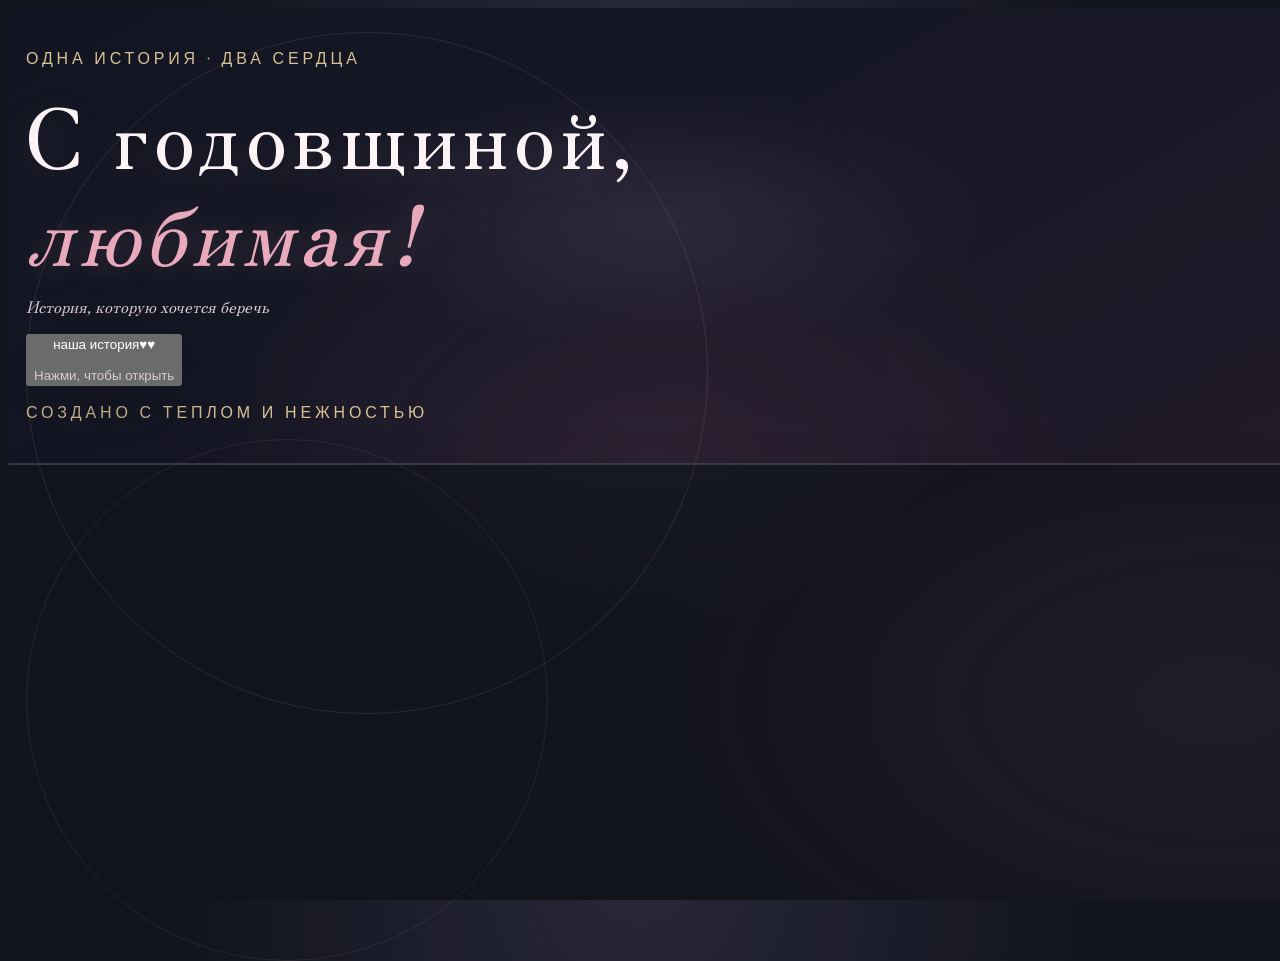
==== commit 15cc6b53: "Remove audio elements and load mobile reading layout fix" ====
--- a/index.html
+++ b/index.html
@@ -12,10 +12,13 @@
   <link rel="stylesheet" href="style.css">
   <link rel="stylesheet" href="chapter-styles.css">
   <link rel="stylesheet" href="anniversary.css">
+  <link rel="stylesheet" href="anniversary-enhancements.css">
+  <link rel="stylesheet" href="reading-layout.css">
   <script src="https://telegram.org/js/telegram-web-app.js"></script>
   <script src="envelope.js" defer></script>
   <script src="chapter-atmospheres.js" defer></script>
   <script src="script.js" defer></script>
+  <script src="reading-gestures.js" defer></script>
 </head>
 <body>
   <div class="ambient" aria-hidden="true"><div class="stars" id="stars"></div><div class="ambient-glow"></div></div>
@@ -35,7 +38,6 @@
     <header class="book-header">
       <a class="wordmark" href="#book" aria-label="С годовщиной, любимая">OUR <span>STORY</span></a>
       <span class="edition">НАША ИСТОРИЯ · ЛИЧНОЕ ИЗДАНИЕ</span>
-      <button class="music-toggle" id="musicToggle" type="button" aria-label="Включить музыку" aria-pressed="false">♫</button>
     </header>
     <section class="book" id="book" aria-label="Интерактивная книга нашей истории">
       <div class="book-spine" aria-hidden="true"></div>
@@ -49,15 +51,12 @@
     </section>
   </main>
   <section class="final-screen" id="finalScreen" aria-label="Финал нашей истории" hidden>
-    <div class="final-scene" aria-hidden="true">
-      <div class="final-heart-wrap">
+    <div class="final-scene">
+      <div class="final-heart-wrap" aria-hidden="true">
         <svg class="final-heart-art" viewBox="0 0 240 220" role="presentation" focusable="false">
-          <defs>
-            <linearGradient id="heartFill" x1="0" y1="0" x2="1" y2="1"><stop offset="0" stop-color="#f4c8d7"/><stop offset=".52" stop-color="#df91b2"/><stop offset="1" stop-color="#ad6e9f"/></linearGradient>
-            <filter id="heartGlow" x="-80%" y="-80%" width="260%" height="260%"><feGaussianBlur stdDeviation="8" result="blur"/><feMerge><feMergeNode in="blur"/><feMergeNode in="SourceGraphic"/></feMerge></filter>
-          </defs>
-          <path class="heart-fill" d="M120 202 27 111C-12 68 17 10 66 13c25 1 43 17 54 37 12-20 30-36 55-37 49-3 78 55 39 98z"/>
-          <path class="heart-outline" d="M120 202 27 111C-12 68 17 10 66 13c25 1 43 17 54 37 12-20 30-36 55-37 49-3 78 55 39 98z"/>
+          <defs><linearGradient id="heartFill" x1="0" y1="0" x2="1" y2="1"><stop offset="0" stop-color="#f4c8d7"/><stop offset=".52" stop-color="#df91b2"/><stop offset="1" stop-color="#ad6e9f"/></linearGradient></defs>
+          <path class="heart-fill" d="M120 204C105 190 24 126 24 72 24 39 48 18 77 18c19 0 34 11 43 27 9-16 24-27 43-27 29 0 53 21 53 54 0 54-81 118-96 132Z"/>
+          <path class="heart-outline" d="M120 204C105 190 24 126 24 72 24 39 48 18 77 18c19 0 34 11 43 27 9-16 24-27 43-27 29 0 53 21 53 54 0 54-81 118-96 132Z"/>
         </svg>
         <span class="final-spark spark-one">✦</span><span class="final-spark spark-two">✧</span><span class="final-spark spark-three">✦</span><span class="final-spark spark-four">⋆</span>
         <span class="final-petal petal-one">❀</span><span class="final-petal petal-two">✿</span><span class="final-petal petal-three">❀</span>
@@ -68,8 +67,6 @@
     <button class="reread-button" id="rereadButton" type="button">Перечитать историю</button>
     <div class="heart-words" id="heartWords" aria-hidden="true"></div>
   </section>
-  <audio id="trackOne" src="audio/oslepitelnaya.mp3" preload="none"></audio>
-  <audio id="trackTwo" src="audio/rayskie-cvety.mp3" preload="none"></audio>
   <div class="toast" id="toast" role="status" aria-live="polite"></div>
 </body>
 </html>
--- a/style.css
+++ b/style.css
@@ -1,7 +1,13 @@
 /* OUR STORY — тихая роскошь, книжная бумага и мягкие оливковые акценты. */
-:root{color-scheme:dark;--night:#10110f;--night-soft:#171916;--paper:#f4f1e9;--paper-deep:#e9e5da;--ink:#252722;--muted-ink:#74776e;--lime:#bec9a9;--lime-dark:#8f9b7a;--white:#f5f4ef;--soft-white:#c9cbc2;--line:rgba(255,255,255,.12);--shadow:0 32px 90px rgba(0,0,0,.42);font-synthesis:none}*{box-sizing:border-box}html{min-width:320px;min-height:100%;background:var(--night);scroll-behavior:smooth}body{margin:0;min-width:320px;min-height:100vh;overflow-x:hidden;background:radial-gradient(ellipse at 50% 2%,#282a24 0,transparent 47%),var(--night);color:var(--white);font-family:"DM Sans",Arial,sans-serif;-webkit-font-smoothing:antialiased}button{font:inherit}button:focus-visible{outline:2px solid var(--lime);outline-offset:5px}[hidden]{display:none!important}.ambient{position:fixed;inset:0;z-index:0;overflow:hidden;pointer-events:none}.stars{position:absolute;inset:0}.star{position:absolute;width:2px;height:2px;border-radius:50%;background:#e8eadf;box-shadow:0 0 9px rgba(220,229,199,.7);animation:twinkle 4s ease-in-out infinite alternate}.ambient-glow{position:absolute;width:min(75vw,850px);height:min(75vw,850px);left:50%;top:48%;transform:translate(-50%,-50%);border-radius:50%;background:radial-gradient(circle,rgba(170,184,145,.08),transparent 68%)}@keyframes twinkle{from{opacity:.18;transform:scale(.7)}to{opacity:.85;transform:scale(1.35)}}
-.cover{position:fixed;z-index:5;inset:0;display:grid;place-items:center;overflow:hidden;background:radial-gradient(ellipse at 50% 55%,rgba(98,108,83,.19),transparent 38%),linear-gradient(145deg,#171916,#0d0e0c 72%);transition:opacity .85s ease,visibility .85s ease}.cover.dismissed{opacity:0;visibility:hidden}.cover-content{position:relative;z-index:1;display:flex;flex-direction:column;align-items:center;width:100%;padding:24px;text-align:center}.cover-kicker,.cover-note,.edition{color:#a7ad9b;font-size:.62rem;font-weight:600;letter-spacing:.24em}.cover h1{margin:19px 0 7px;font-family:"Playfair Display",Georgia,serif;font-size:clamp(2.9rem,8vw,5.6rem);font-weight:400;letter-spacing:.17em}.cover h1 span{color:var(--lime)}.cover-subtitle{margin:3px 0 38px;color:#c3c4bc;font-family:"Playfair Display",Georgia,serif;font-size:clamp(1rem,2.4vw,1.3rem);font-style:italic}.cover-note{margin-top:37px;font-size:.55rem;letter-spacing:.2em}.envelope-button{display:grid;justify-items:center;gap:22px;border:0;padding:0;background:transparent;color:inherit;cursor:pointer}.envelope{position:relative;display:block;width:min(340px,76vw);height:min(220px,49vw);min-height:155px;perspective:900px;filter:drop-shadow(0 26px 35px rgba(0,0,0,.38));transition:transform .35s ease}.envelope-button:hover .envelope{transform:translateY(-5px)}.envelope-back,.envelope-front,.envelope-flap{position:absolute;inset:0;border-radius:8px}.envelope-back{background:linear-gradient(145deg,#d7d4c8,#aaa99c)}.envelope-letter{position:absolute;z-index:1;left:11%;top:9%;display:flex;width:78%;height:84%;flex-direction:column;align-items:center;justify-content:center;gap:13px;border-radius:3px;background:linear-gradient(145deg,#faf8f0,#e5e1d6);color:#54574d;font-family:"Playfair Display",Georgia,serif;font-size:clamp(1rem,3vw,1.35rem);transition:transform .8s cubic-bezier(.2,.8,.2,1)}.letter-heart{color:#929d7d;font-size:1.15rem}.envelope-front{z-index:3;overflow:hidden;background:linear-gradient(135deg,#d3d0c3,#a8aa9d);clip-path:polygon(0 0,50% 56%,100% 0,100% 100%,0 100%)}.envelope-flap{z-index:4;background:linear-gradient(155deg,#e1ded2,#b6b7a9);clip-path:polygon(0 0,100% 0,50% 58%);transform-origin:top;transition:transform .7s cubic-bezier(.2,.7,.2,1),z-index .1s .35s}.envelope-seal{position:absolute;z-index:5;left:50%;top:50%;display:grid;width:44px;height:44px;place-items:center;transform:translate(-50%,-18%);border:1px solid rgba(47,51,43,.18);border-radius:50%;background:#afb79d;color:#384032;font-size:1.35rem;transition:opacity .25s}.envelope-button.opened .envelope-flap{z-index:1;transform:rotateX(180deg)}.envelope-button.opened .envelope-letter{transform:translateY(-68%)}.envelope-button.opened .envelope-seal{opacity:0}.envelope-hint{color:#e2e3dc;font-size:.82rem;letter-spacing:.08em;animation:hint 2.4s ease-in-out infinite}@keyframes hint{50%{opacity:.56}}
-.book-stage{position:relative;z-index:1;display:flex;min-height:100svh;flex-direction:column;align-items:center;padding:22px clamp(14px,4vw,56px) 25px;animation:stage-in .8s ease both}@keyframes stage-in{from{opacity:0;transform:translateY(12px)}to{opacity:1;transform:translateY(0)}}.book-header{display:flex;width:min(1100px,100%);align-items:center;justify-content:space-between;gap:14px;padding:2px 0 20px}.wordmark{font-family:"Playfair Display",Georgia,serif;font-size:1.08rem;letter-spacing:.16em}.wordmark span{color:var(--lime)}.edition{font-size:.55rem;text-align:center}.music-button{display:inline-flex;align-items:center;gap:8px;border:1px solid rgba(255,255,255,.13);border-radius:999px;padding:9px 14px;background:rgba(255,255,255,.045);color:#e4e6dc;font-size:.75rem;cursor:pointer;transition:background .25s,border-color .25s}.music-button:hover,.music-button.is-playing{border-color:rgba(190,201,169,.48);background:rgba(190,201,169,.1)}.music-icon{color:var(--lime);font-size:1.15rem}.music-button.is-playing .music-icon{animation:note .8s ease-in-out infinite alternate}@keyframes note{to{transform:translateY(-3px)}}.book{position:relative;display:flex;width:min(1060px,100%);flex:1;flex-direction:column;justify-content:center;padding:4px 0 0}.page-paper{position:relative;width:100%;height:min(72svh,700px);min-height:430px;overflow:hidden;border:1px solid rgba(255,255,255,.27);border-radius:15px 20px 20px 15px;background:linear-gradient(90deg,rgba(66,64,54,.17),transparent 4%),repeating-linear-gradient(0deg,rgba(81,76,61,.018) 0,rgba(81,76,61,.018) 1px,transparent 1px,transparent 5px),linear-gradient(130deg,#f7f5ee,#eeece3 70%,#e6e3d9);box-shadow:inset 13px 0 18px -18px #37372f,inset 0 0 0 5px rgba(255,255,255,.32),0 30px 65px rgba(0,0,0,.42),0 4px 10px rgba(0,0,0,.2);transform-origin:left center;backface-visibility:hidden}.book-spine{position:absolute;z-index:2;left:0;top:7px;bottom:56px;width:13px;border-radius:12px 0 0 12px;background:linear-gradient(90deg,#77796e,#c0c2b5 45%,rgba(255,255,255,.4));opacity:.48;pointer-events:none}.chapter-content{position:relative;display:flex;width:100%;height:100%;flex-direction:column;padding:clamp(22px,4vw,50px) clamp(27px,7vw,92px);color:var(--ink);animation:content-in .5s ease both}@keyframes content-in{from{opacity:.45;transform:translateY(7px)}to{opacity:1;transform:translateY(0)}}.chapter-topline{display:flex;justify-content:space-between;padding-bottom:14px;border-bottom:1px solid rgba(46,49,41,.16);color:#77796e;font-size:.58rem;font-weight:600;letter-spacing:.18em}.chapter-copy{position:relative;z-index:1;width:min(720px,100%);margin:auto}.chapter-kicker{margin:0 0 12px!important;color:#8b927d!important;font-size:.59rem!important;font-weight:700;letter-spacing:.2em}.chapter-copy h1{margin:0 0 clamp(16px,3vh,28px);font-family:"Playfair Display",Georgia,serif;font-size:clamp(2rem,5.2vw,4.35rem);font-weight:400;letter-spacing:-.045em;line-height:1.08}.chapter-copy h1 em{color:#788267;font-weight:400}.chapter-copy>p:not(.chapter-kicker){max-width:680px;margin:0 0 15px;color:#55584f;font-family:"Playfair Display",Georgia,serif;font-size:clamp(.97rem,1.7vw,1.26rem);line-height:1.75}.chapter-ornament{position:absolute;right:clamp(25px,6vw,75px);bottom:15px;color:rgba(128,138,109,.12);font-family:"Playfair Display",Georgia,serif;font-size:clamp(4rem,10vw,8rem);line-height:1}.page-corner{position:absolute;right:clamp(22px,4vw,44px);bottom:25px;color:#929985;font-size:1rem}.turn-forward{animation:turn-forward .52s cubic-bezier(.4,0,.2,1)}.turn-back{animation:turn-back .52s cubic-bezier(.4,0,.2,1)}.page-enter{animation:page-enter .55s ease both}@keyframes turn-forward{50%{transform:rotateY(-7deg) translateX(-8px);opacity:.2}to{transform:rotateY(0);opacity:1}}@keyframes turn-back{50%{transform:rotateY(7deg) translateX(8px);opacity:.2}to{transform:rotateY(0);opacity:1}}@keyframes page-enter{from{opacity:.45;transform:translateX(12px) rotateY(-2deg)}to{opacity:1;transform:none}}
-.book-controls{display:grid;grid-template-columns:1fr minmax(110px,210px) 1fr;align-items:center;gap:14px;width:100%;padding:20px 3px 0}.page-button{display:inline-flex;align-items:center;gap:9px;width:max-content;min-height:43px;border:1px solid rgba(255,255,255,.16);border-radius:999px;padding:0 17px;background:rgba(255,255,255,.04);color:#ebede6;font-size:.82rem;cursor:pointer;transition:transform .2s,background .2s,border-color .2s}.page-button:hover:not(:disabled){transform:translateY(-2px);border-color:rgba(190,201,169,.5);background:rgba(190,201,169,.09)}.page-button:disabled{opacity:.38;cursor:not-allowed}.next-button{justify-self:end}.page-meta{display:grid;gap:9px;text-align:center}.page-number{color:#d7d9d0;font-size:.7rem;letter-spacing:.11em}.progress-track{height:3px;overflow:hidden;border-radius:8px;background:rgba(255,255,255,.14)}.progress-track span{display:block;width:14.285%;height:100%;border-radius:inherit;background:var(--lime);transition:width .5s ease}.swipe-hint{margin:15px 0 0;color:#888c80;font-size:.65rem;letter-spacing:.04em;text-align:center}
-.compliments{display:grid;gap:clamp(8px,1.7vh,15px);margin:0;padding:0;list-style:none}.compliments li{position:relative;padding:11px 15px 11px 44px;border:1px solid rgba(120,130,103,.18);border-radius:9px;background:rgba(255,255,255,.36);color:#464a40;font-family:"Playfair Display",Georgia,serif;font-size:clamp(.92rem,1.5vw,1.14rem);line-height:1.45;opacity:0;animation:compliment-in .55s cubic-bezier(.2,.8,.2,1) forwards;animation-delay:calc(var(--item)*420ms)}.compliments li::before{content:"✳";position:absolute;left:17px;color:#8a9678}@keyframes compliment-in{from{opacity:0;transform:translateX(-12px)}to{opacity:1;transform:translateX(0)}}.photo-frame{width:min(650px,100%);margin:clamp(14px,2.4vh,24px) 0 0}.photo-placeholder{position:relative;display:flex;aspect-ratio:16/9;flex-direction:column;align-items:center;justify-content:center;gap:7px;overflow:hidden;border:1px solid rgba(114,122,101,.36);border-radius:10px;background:radial-gradient(ellipse at 50% 45%,rgba(190,201,169,.23),transparent 53%),repeating-linear-gradient(135deg,rgba(128,137,111,.035) 0,rgba(128,137,111,.035) 1px,transparent 1px,transparent 12px),linear-gradient(140deg,#e9e8df,#dedfd4);color:#747a68;font-family:"Playfair Display",Georgia,serif;font-size:clamp(.8rem,1.5vw,1rem);box-shadow:inset 0 0 0 5px rgba(255,255,255,.3),0 9px 22px rgba(54,58,46,.12)}.photo-placeholder::before{position:absolute;inset:9px;border:1px dashed rgba(113,121,99,.3);border-radius:6px;content:"";pointer-events:none}.photo-placeholder small{font-family:"DM Sans",Arial,sans-serif;font-size:.61rem;letter-spacing:.04em;opacity:.72}.photo-mark{font-size:1.35rem;color:#939e80}.photo-frame figcaption{margin-top:7px;color:#929588;font-size:.53rem;letter-spacing:.18em}.chapter-content:has(.photo-frame) .chapter-copy h1{margin-bottom:12px}.chapter-content:has(.photo-frame) .chapter-copy>p:not(.chapter-kicker){margin-bottom:8px;font-size:clamp(.85rem,1.3vw,1.02rem);line-height:1.5}.final-screen{position:fixed;z-index:8;inset:0;display:grid;place-items:center;overflow:hidden;background:#050605;opacity:0;transition:opacity 1.5s ease}.final-screen.visible{opacity:1}.final-screen::before{position:absolute;inset:-20%;background:radial-gradient(circle at 50% 45%,rgba(104,14,24,.22),transparent 34%);content:"";animation:final-glow 4s ease-in-out infinite alternate}@keyframes final-glow{to{opacity:.45;transform:scale(1.08)}}.heart-words{position:relative;width:min(320px,74vw);height:min(280px,64vw);animation:heart-pulse 2.2s ease-in-out infinite;filter:drop-shadow(0 0 14px rgba(214,32,49,.24))}.heart-word{position:absolute;left:calc(50% + var(--x));top:calc(50% + var(--y));color:#d83843;font-family:"Playfair Display",Georgia,serif;font-size:clamp(.53rem,2.1vw,.77rem);text-shadow:0 0 9px rgba(255,49,68,.4);transform:translate(-50%,-50%);opacity:0;animation:word-glow .8s ease forwards;animation-delay:var(--delay)}@keyframes heart-pulse{0%,100%{transform:scale(1)}50%{transform:scale(1.045)}}@keyframes word-glow{to{opacity:.9}}.reread-button{position:absolute;bottom:max(38px,env(safe-area-inset-bottom));border:1px solid rgba(221,227,208,.35);border-radius:999px;padding:13px 23px;background:rgba(255,255,255,.04);color:#e9e9e3;font-size:.84rem;letter-spacing:.04em;cursor:pointer;transition:background .25s,border-color .25s}.reread-button:hover{border-color:var(--lime);background:rgba(190,201,169,.1)}.toast{position:fixed;z-index:15;right:18px;bottom:18px;max-width:min(360px,calc(100% - 36px));padding:12px 16px;border:1px solid rgba(255,255,255,.14);border-radius:10px;background:#20221e;color:#f0f1eb;font-size:.8rem;opacity:0;transform:translateY(8px);pointer-events:none;transition:opacity .25s,transform .25s}.toast.visible{opacity:1;transform:translateY(0)}body.final-active{background:#050605}
-@media(min-height:850px){.page-paper{height:min(75svh,760px)}}@media(max-width:700px){.book-stage{min-height:100svh;padding:14px 13px 19px}.book-header{padding-bottom:14px}.edition{max-width:130px;font-size:.48rem;line-height:1.5}.music-button{padding:8px 11px}.page-paper{height:min(72svh,700px);min-height:440px;border-radius:12px 15px 15px 12px}.chapter-content{padding:clamp(19px,4.2vw,30px) clamp(21px,6vw,36px)}.chapter-topline{font-size:.5rem}.chapter-copy h1{font-size:clamp(1.85rem,8vw,3rem)}.chapter-copy>p:not(.chapter-kicker){font-size:clamp(.92rem,3.8vw,1.1rem);line-height:1.63}.chapter-content:has(.photo-frame) .chapter-copy>p:not(.chapter-kicker){font-size:clamp(.78rem,3.25vw,.94rem);line-height:1.43}.book-controls{grid-template-columns:1fr minmax(88px,130px) 1fr;gap:7px;padding-top:15px}.page-button{min-height:40px;padding:0 12px;font-size:.75rem}.swipe-hint{margin-top:12px;font-size:.6rem}.compliments{gap:clamp(8px,1.8vh,13px)}.compliments li{padding:10px 10px 10px 36px;font-size:clamp(.88rem,3.6vw,1rem)}.compliments li::before{left:13px}.chapter-content:has(.compliments) .chapter-copy h1{font-size:clamp(1.8rem,7.4vw,2.5rem);margin-bottom:17px}.photo-frame{margin-top:clamp(12px,2.2vh,20px)}.photo-placeholder small{font-size:.52rem}.book-spine{bottom:51px;width:9px}.cover-kicker{font-size:.53rem;letter-spacing:.18em}.cover-note{font-size:.48rem}.heart-words{width:min(290px,78vw);height:min(255px,68vw)}}@media(max-height:700px) and (min-width:701px){.book-stage{padding-top:10px}.book-header{padding-bottom:8px}.page-paper{height:68svh;min-height:360px}.chapter-content{padding-top:22px;padding-bottom:22px}.chapter-copy h1{margin-bottom:14px}.chapter-copy>p:not(.chapter-kicker){margin-bottom:9px;line-height:1.55}.book-controls{padding-top:11px}.swipe-hint{margin-top:8px}}@media(max-width:380px){.book-stage{padding-inline:9px}.book-header{gap:7px}.wordmark{font-size:.92rem}.edition{max-width:100px;font-size:.42rem}.music-label{font-size:.68rem}.page-button{gap:5px;padding-inline:9px}.chapter-content{padding-inline:19px}.chapter-copy h1{font-size:1.8rem}}@media(prefers-reduced-motion:reduce){*,*::before,*::after{scroll-behavior:auto!important;animation-duration:.01ms!important;animation-iteration-count:1!important;transition-duration:.01ms!important}}
+:root{color-scheme:dark;--night:#10110f;--night-soft:#171916;--paper:#f4f1e9;--paper-deep:#e9e5da;--ink:#252722;--muted-ink:#74776e;--lime:#bec9a9;--lime-dark:#8f9b7a;--white:#f5f4ef;--soft-white:#d8d6cf;--gold:#c7ae7a;--line:rgba(255,255,255,.12);--shadow:0 24px 70px rgba(0,0,0,.32);--serif:"Playfair Display",Georgia,serif;--sans:"DM Sans",Arial,sans-serif}
+/* Reading fix: allow the whole book layout to grow and scroll instead of clipping chapter content. */
+html,body{width:100%;min-height:100%;height:auto;overflow-x:hidden;overflow-y:auto;-webkit-overflow-scrolling:touch}
+.book-stage{position:relative!important;inset:auto!important;display:flex!important;width:100%;height:auto!important;min-height:100svh;max-height:none!important;overflow:visible!important;align-items:center;}
+.book{position:relative!important;height:auto!important;min-height:0!important;max-height:none!important;overflow:visible!important;}
+.page-paper{position:relative!important;inset:auto!important;height:auto!important;min-height:min(60svh,600px);max-height:none!important;overflow:visible!important;overflow-y:visible!important;touch-action:pan-y pinch-zoom;}
+.page-paper>.chapter-content{position:relative!important;inset:auto!important;height:auto!important;min-height:100%;max-height:none!important;overflow:visible!important;}
+.page-paper .chapter-copy{height:auto!important;max-height:none!important;overflow:visible!important;padding-bottom:max(32px,env(safe-area-inset-bottom));}
+.book-controls{position:relative!important;inset:auto!important;flex:none;}
+.book-stage[hidden],.final-screen[hidden]{display:none!important}
+@media(max-width:700px){.book-stage{padding-bottom:max(24px,env(safe-area-inset-bottom))}.page-paper{min-height:0}.book-controls{padding-bottom:8px}}
+@media(prefers-reduced-motion:reduce){html{scroll-behavior:auto!important}}
--- a/anniversary-enhancements.css
+++ b/anniversary-enhancements.css
@@ -0,0 +1,38 @@
+/* Reading fix: keep the book layout, but make the page itself a native touch scroller. */
+.page-paper {
+  min-height: 0;
+  overflow-x: hidden !important;
+  overflow-y: auto !important;
+  overscroll-behavior-y: contain;
+  -webkit-overflow-scrolling: touch;
+  touch-action: pan-y pinch-zoom;
+  scrollbar-gutter: stable;
+}
+
+.page-paper > .chapter-content {
+  box-sizing: border-box;
+  height: auto;
+  min-height: 100%;
+  overflow: visible !important;
+}
+
+.page-paper .chapter-content > .chapter-copy {
+  min-height: 0;
+  padding-bottom: max(24px, env(safe-area-inset-bottom));
+}
+
+.page-paper img {
+  max-width: 100%;
+}
+
+@media (max-width: 700px) {
+  .page-paper {
+    overscroll-behavior: contain;
+    scrollbar-width: none;
+  }
+  .page-paper::-webkit-scrollbar { display: none; }
+}
+
+@media (prefers-reduced-motion: reduce) {
+  .page-paper { scroll-behavior: auto; }
+}
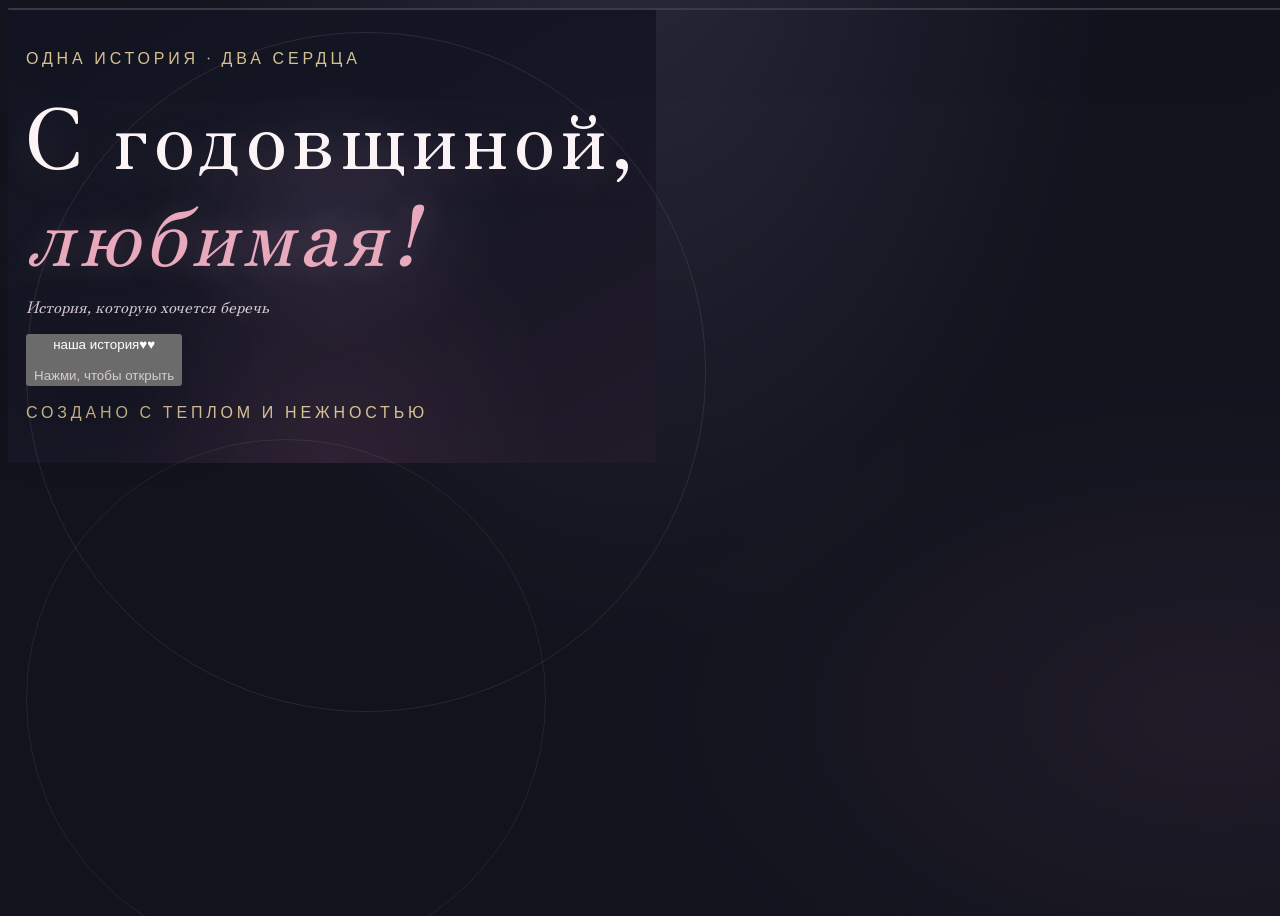
==== commit 1f43efb6: "Restore envelope music controls and animated storybook page presentation" ====
--- a/index.html
+++ b/index.html
@@ -8,17 +8,15 @@
   <title>С годовщиной, любимая!</title>
   <link rel="preconnect" href="https://fonts.googleapis.com">
   <link rel="preconnect" href="https://fonts.gstatic.com" crossorigin>
-  <link href="https://fonts.googleapis.com/css2?family=DM+Sans:wght@400;500;600;700&family=Playfair+Display:ital,wght@0,400;0,500;0,600;1,400;1,500&family=Zen+Old+Mincho:wght@400;500;600&display=swap" rel="stylesheet">
+  <link href="https://fonts.googleapis.com/css2?family=DM+Sans:wght@400;500;600;700&amp;family=Playfair+Display:ital,wght@0,400;0,500;0,600;1,400;1,500&amp;family=Zen+Old+Mincho:wght@400;500;600&amp;display=swap" rel="stylesheet">
   <link rel="stylesheet" href="style.css">
   <link rel="stylesheet" href="chapter-styles.css">
   <link rel="stylesheet" href="anniversary.css">
   <link rel="stylesheet" href="anniversary-enhancements.css">
-  <link rel="stylesheet" href="reading-layout.css">
   <script src="https://telegram.org/js/telegram-web-app.js"></script>
   <script src="envelope.js" defer></script>
   <script src="chapter-atmospheres.js" defer></script>
   <script src="script.js" defer></script>
-  <script src="reading-gestures.js" defer></script>
 </head>
 <body>
   <div class="ambient" aria-hidden="true"><div class="stars" id="stars"></div><div class="ambient-glow"></div></div>
@@ -38,6 +36,7 @@
     <header class="book-header">
       <a class="wordmark" href="#book" aria-label="С годовщиной, любимая">OUR <span>STORY</span></a>
       <span class="edition">НАША ИСТОРИЯ · ЛИЧНОЕ ИЗДАНИЕ</span>
+      <button class="music-toggle" id="musicToggle" type="button" aria-label="Включить музыку" aria-pressed="false">♫</button>
     </header>
     <section class="book" id="book" aria-label="Интерактивная книга нашей истории">
       <div class="book-spine" aria-hidden="true"></div>
@@ -67,6 +66,8 @@
     <button class="reread-button" id="rereadButton" type="button">Перечитать историю</button>
     <div class="heart-words" id="heartWords" aria-hidden="true"></div>
   </section>
+  <audio id="trackOne" src="audio/oslepitelnaya.mp3" preload="none"></audio>
+  <audio id="trackTwo" src="audio/rayskie-cvety.mp3" preload="none"></audio>
   <div class="toast" id="toast" role="status" aria-live="polite"></div>
 </body>
 </html>
--- a/anniversary-enhancements.css
+++ b/anniversary-enhancements.css
@@ -1,38 +1,72 @@
-/* Reading fix: keep the book layout, but make the page itself a native touch scroller. */
-.page-paper {
-  min-height: 0;
-  overflow-x: hidden !important;
-  overflow-y: auto !important;
-  overscroll-behavior-y: contain;
-  -webkit-overflow-scrolling: touch;
-  touch-action: pan-y pinch-zoom;
-  scrollbar-gutter: stable;
+@import url("./recovery.css");
+
+/* Restore the chapter entrances and scene motion that were removed from this
+   stylesheet. The base book and paper visuals remain in style.css and anniversary.css. */
+.chapter-content.page-enter .chapter-topline { animation: chapter-reveal .55s .04s both; }
+.chapter-content.page-enter .chapter-kicker { animation: chapter-reveal .58s .12s both; }
+.chapter-content.page-enter .chapter-copy h1,
+.chapter-content.page-enter .chapter-copy h2 { animation: chapter-reveal .72s .16s cubic-bezier(.2,.7,.25,1) both; }
+.chapter-content.page-enter .chapter-copy > p:not(.chapter-kicker),
+.chapter-content.page-enter .chapter-copy > ul,
+.chapter-content.page-enter .chapter-copy > figure,
+.chapter-content.page-enter .chapter-copy > .detail-grid,
+.chapter-content.page-enter .chapter-copy > .future-grid { animation: chapter-reveal .7s .25s both; }
+.chapter-content.page-enter .chapter-copy img,
+.chapter-content.page-enter img { animation: photo-reveal .85s .22s cubic-bezier(.2,.7,.25,1) both; }
+.chapter-content img, .page-paper img { max-width: 100%; height: auto; object-fit: cover; border-radius: 12px; }
+.page-paper.turn-forward, .page-paper.turn-back { transition: transform .45s cubic-bezier(.2,.7,.2,1), opacity .35s ease, filter .35s ease; }
+.page-button, .reread-button, .envelope-button { transition: transform .22s ease, filter .22s ease, box-shadow .22s ease; touch-action: manipulation; }
+.page-button:active:not(:disabled), .reread-button:active, .envelope-button:active { transform: scale(.97); filter: brightness(1.08); }
+.decor-piece { animation-delay: var(--piece-delay,0s); }
+
+/* Chapter-specific floating details. */
+.theme-sakura .decor-piece, .theme-rose .decor-piece { animation-name: sakura-sway; animation-duration: 7s; animation-iteration-count: infinite; }
+.theme-spring .decor-piece, .theme-summer .decor-piece { animation-name: sun-drift; animation-duration: 6s; animation-iteration-count: infinite; }
+.theme-japan .decor-piece, .theme-china .decor-piece { animation-name: lantern-sway; animation-duration: 5.8s; animation-iteration-count: infinite; }
+.theme-winter .decor-piece { animation-name: snow-fall; animation-duration: 7s; animation-iteration-count: infinite; }
+.theme-stars .decor-piece, .theme-dreams .decor-piece { animation-name: star-twinkle; animation-duration: 4.5s; animation-iteration-count: infinite; }
+.theme-sea .decor-piece { animation-name: sea-breeze; animation-duration: 6.5s; animation-iteration-count: infinite; }
+.theme-autumn .decor-piece { animation-name: leaf-fall; animation-duration: 7.5s; animation-iteration-count: infinite; }
+.theme-glow .decor-piece { animation-name: firefly-glow; animation-duration: 3.8s; animation-iteration-count: infinite; }
+.theme-clouds .decor-piece { animation-name: cloud-drift; animation-duration: 10s; animation-iteration-count: infinite; }
+.theme-city .decor-piece { animation-name: city-twinkle; animation-duration: 3.5s; animation-iteration-count: infinite; }
+.theme-final .decor-piece { animation-name: finale-float; animation-duration: 5s; animation-iteration-count: infinite; }
+
+@keyframes chapter-reveal { from { opacity: 0; transform: translateY(9px); filter: blur(2px); } to { opacity: 1; transform: translateY(0); filter: blur(0); } }
+@keyframes photo-reveal { from { opacity: 0; transform: scale(.965); filter: saturate(.72) blur(2px); } to { opacity: 1; transform: scale(1); filter: saturate(1) blur(0); } }
+@keyframes sakura-sway { 0%,100% { transform: translate3d(-4px,-10px,0) rotate(-12deg); opacity: .35; } 50% { transform: translate3d(9px,34px,0) rotate(34deg); opacity: .82; } }
+@keyframes snow-fall { 0% { transform: translate3d(-8px,-30px,0) rotate(0); opacity: 0; } 12% { opacity: .82; } 100% { transform: translate3d(14px,150px,0) rotate(170deg); opacity: .12; } }
+@keyframes leaf-fall { 0% { transform: translate3d(-5px,-26px,0) rotate(-16deg); opacity: 0; } 12% { opacity: .82; } 100% { transform: translate3d(22px,145px,0) rotate(150deg); opacity: .08; } }
+@keyframes lantern-sway { 0%,100% { transform: translateY(3px) rotate(-4deg); } 50% { transform: translateY(-7px) rotate(5deg); } }
+@keyframes star-twinkle { 0%,100% { opacity: .28; transform: scale(.72); } 50% { opacity: .92; transform: scale(1.25); } }
+@keyframes sun-drift { 0%,100% { transform: translate3d(0,4px,0) rotate(-6deg); } 50% { transform: translate3d(8px,-8px,0) rotate(7deg); } }
+@keyframes sea-breeze { 0%,100% { transform: translate3d(-3px,3px,0) rotate(-4deg); } 50% { transform: translate3d(8px,-6px,0) rotate(4deg); } }
+@keyframes firefly-glow { 0%,100% { opacity: .2; filter: drop-shadow(0 0 1px var(--scene-glow)); transform: scale(.75); } 50% { opacity: 1; filter: drop-shadow(0 0 12px var(--scene-glow)); transform: scale(1.3); } }
+@keyframes cloud-drift { from { transform: translateX(-8px); } to { transform: translateX(10px); } }
+@keyframes city-twinkle { 0%,100% { opacity: .3; filter: brightness(.8); } 50% { opacity: 1; filter: brightness(1.5); } }
+@keyframes finale-float { 0%,100% { transform: translateY(4px) rotate(-8deg); } 50% { transform: translateY(-9px) rotate(10deg); } }
+
+/* Preserve the animated heart finale. */
+.final-heart-art { overflow: visible; }
+.heart-outline { stroke-dasharray: 680; stroke-dashoffset: 680; animation: heart-draw 1.35s .2s ease forwards, heart-outline-glow 2.3s 1.55s ease-in-out infinite alternate; }
+.heart-fill { transform-box: fill-box; transform-origin: center; }
+.final-screen.visible .final-message { animation: message-arrive .9s 2.35s ease both; }
+.final-message strong { white-space: nowrap; }
+@keyframes heart-draw { to { stroke-dashoffset: 0; } }
+@keyframes heart-outline-glow { from { filter: drop-shadow(0 0 3px rgba(255,220,232,.4)); } to { filter: drop-shadow(0 0 12px rgba(255,220,232,.9)); } }
+@keyframes message-arrive { from { opacity: 0; transform: translateY(10px); } to { opacity: 1; transform: translateY(0); } }
+
+@media (max-width: 700px) { .final-heart-art { width: min(67vw,290px); max-height: 33svh; } .final-message { max-width: 94vw; font-size: clamp(1.04rem,5.1vw,1.55rem); } }
+@media (orientation: landscape) and (max-height: 540px) { .final-heart-art { width: min(40vh,220px); max-height: 56svh; } }
+@media (prefers-reduced-motion: reduce) {
+  .chapter-content.page-enter .chapter-topline, .chapter-content.page-enter .chapter-kicker,
+  .chapter-content.page-enter .chapter-copy h1, .chapter-content.page-enter .chapter-copy h2,
+  .chapter-content.page-enter .chapter-copy > p, .chapter-content.page-enter .chapter-copy > ul,
+  .chapter-content.page-enter .chapter-copy > figure, .chapter-content.page-enter .chapter-copy > .detail-grid,
+  .chapter-content.page-enter .chapter-copy > .future-grid, .chapter-content.page-enter img,
+  .decor-piece, .final-heart-art, .heart-outline, .heart-fill, .final-message {
+    animation: none !important; filter: none !important; transition-duration: .01ms !important;
+  }
+  .heart-outline { stroke-dashoffset: 0; }
+  .heart-fill, .final-message { opacity: 1; transform: none; }
 }
-
-.page-paper > .chapter-content {
-  box-sizing: border-box;
-  height: auto;
-  min-height: 100%;
-  overflow: visible !important;
-}
-
-.page-paper .chapter-content > .chapter-copy {
-  min-height: 0;
-  padding-bottom: max(24px, env(safe-area-inset-bottom));
-}
-
-.page-paper img {
-  max-width: 100%;
-}
-
-@media (max-width: 700px) {
-  .page-paper {
-    overscroll-behavior: contain;
-    scrollbar-width: none;
-  }
-  .page-paper::-webkit-scrollbar { display: none; }
-}
-
-@media (prefers-reduced-motion: reduce) {
-  .page-paper { scroll-behavior: auto; }
-}
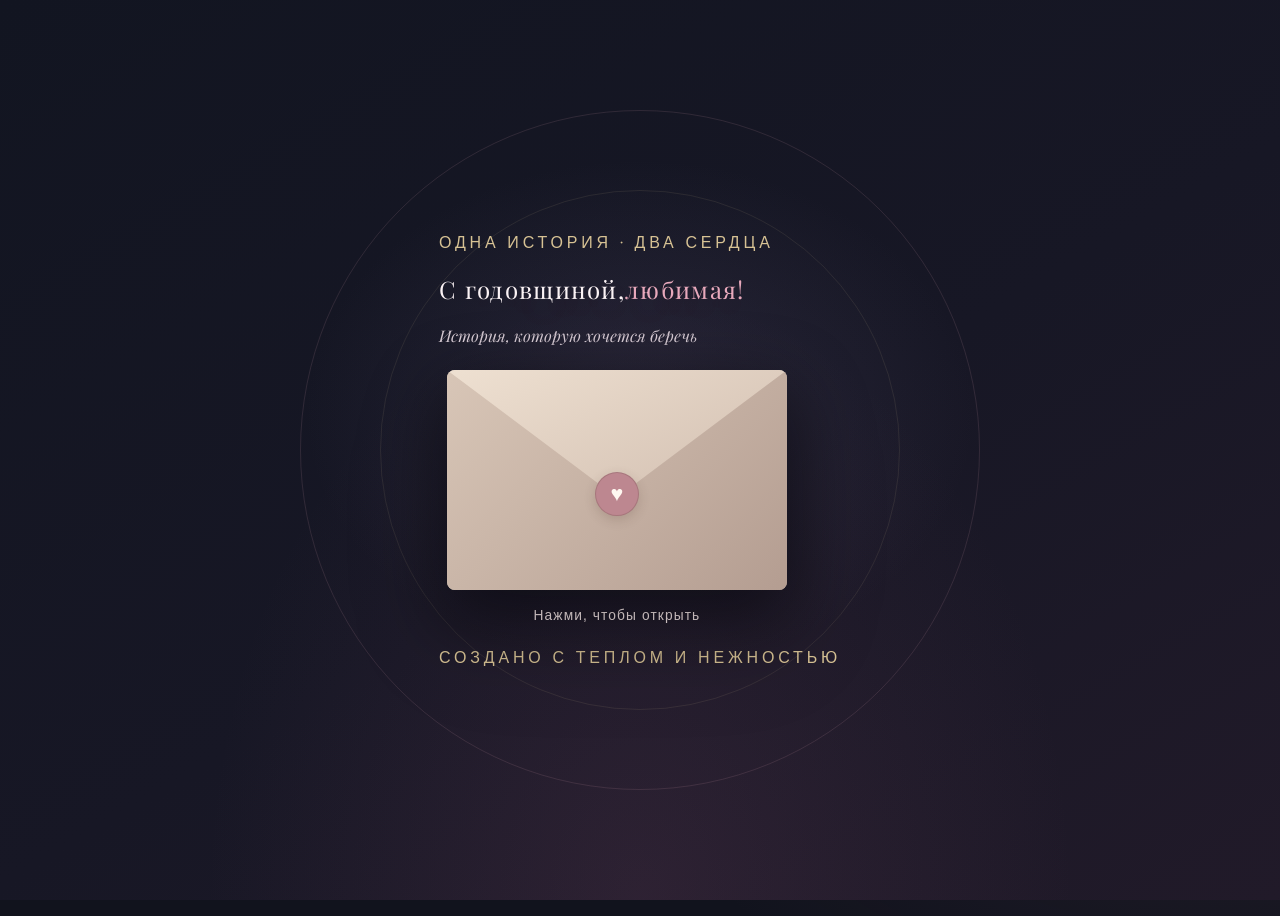
==== commit 2c8fa2ce: "Fix missing visible envelope and opening transition, restore chapter animations, and replace unrelia" ====
--- a/index.html
+++ b/index.html
@@ -7,14 +7,13 @@
   <meta name="description" content="С годовщиной, любимая! — наша история, бережно собранная в книгу.">
   <title>С годовщиной, любимая!</title>
   <link rel="preconnect" href="https://fonts.googleapis.com">
-  <link rel="preconnect" href="https://fonts.gstatic.com" crossorigin>
+  <link rel="preconnect" href="https://fonts.googleapis.com" crossorigin>
   <link href="https://fonts.googleapis.com/css2?family=DM+Sans:wght@400;500;600;700&amp;family=Playfair+Display:ital,wght@0,400;0,500;0,600;1,400;1,500&amp;family=Zen+Old+Mincho:wght@400;500;600&amp;display=swap" rel="stylesheet">
   <link rel="stylesheet" href="style.css">
   <link rel="stylesheet" href="chapter-styles.css">
   <link rel="stylesheet" href="anniversary.css">
   <link rel="stylesheet" href="anniversary-enhancements.css">
   <script src="https://telegram.org/js/telegram-web-app.js"></script>
-  <script src="envelope.js" defer></script>
   <script src="chapter-atmospheres.js" defer></script>
   <script src="script.js" defer></script>
 </head>
@@ -26,7 +25,13 @@
       <h1 class="anniversary-title" id="cover-title">С годовщиной,<span>любимая!</span></h1>
       <p class="cover-subtitle">История, которую хочется беречь</p>
       <button class="envelope-button" id="openEnvelope" type="button" aria-label="Нажми, чтобы открыть нашу историю" aria-expanded="false">
-        <span class="envelope" aria-hidden="true"><span class="envelope-letter"><span>наша история</span><span class="letter-heart">♥</span></span><span class="envelope-back"></span><span class="envelope-front"></span><span class="envelope-flap"></span><span class="envelope-seal">♥</span></span>
+        <span class="envelope" aria-hidden="true">
+          <span class="envelope-letter"><span>наша история</span><span class="letter-heart">♥</span></span>
+          <span class="envelope-back"></span>
+          <span class="envelope-front"></span>
+          <span class="envelope-flap"></span>
+          <span class="envelope-seal">♥</span>
+        </span>
         <span class="envelope-hint">Нажми, чтобы открыть</span>
       </button>
       <p class="cover-note">СОЗДАНО С ТЕПЛОМ И НЕЖНОСТЬЮ</p>
--- a/anniversary.css
+++ b/anniversary.css
@@ -1,132 +1,116 @@
-/* Anniversary art direction: Japanese storybook paper, restrained starlight, real motion. */
-:root {
-  --font-display: "Zen Old Mincho", "Playfair Display", Georgia, serif;
-  --font-body: "DM Sans", sans-serif;
-  --anniv-rose: #e8a9bc;
-  --anniv-gold: #d7c294;
-  --anniv-night: #11131d;
+/* Make the opening invitation unmistakably visible and animate the physical envelope. */
+.cover {
+  position: fixed !important;
+  inset: 0 !important;
+  z-index: 5 !important;
+  display: grid !important;
+  place-items: center !important;
+  opacity: 1;
+  visibility: visible;
+  transition: opacity .85s ease, visibility .85s ease;
 }
+.cover.dismissed { opacity: 0; visibility: hidden; }
+.cover-content { position: relative; z-index: 1; }
+.envelope-button {
+  position: relative;
+  display: grid;
+  justify-items: center;
+  gap: 18px;
+  border: 0;
+  padding: 8px;
+  background: transparent;
+  color: inherit;
+  cursor: pointer;
+  -webkit-tap-highlight-color: transparent;
+}
+.envelope {
+  position: relative;
+  display: block;
+  width: min(340px, 76vw);
+  height: min(220px, 49vw);
+  min-height: 155px;
+  perspective: 900px;
+  filter: drop-shadow(0 26px 35px rgba(0,0,0,.38));
+  transition: transform .35s ease, filter .35s ease;
+}
+.envelope-button:hover .envelope,
+.envelope-button:focus-visible .envelope { transform: translateY(-5px); }
+.envelope-back, .envelope-front, .envelope-flap {
+  position: absolute;
+  inset: 0;
+  border-radius: 8px;
+}
+.envelope-back { z-index: 0; background: linear-gradient(145deg,#e7d8c8,#b9a99f); }
+.envelope-letter {
+  position: absolute;
+  z-index: 1;
+  left: 11%;
+  top: 9%;
+  display: flex;
+  width: 78%;
+  height: 84%;
+  flex-direction: column;
+  align-items: center;
+  justify-content: center;
+  gap: 10px;
+  border-radius: 3px;
+  background: linear-gradient(145deg,#fffaf1,#eee4d8);
+  color: #554843;
+  font-family: var(--font-display, "Playfair Display", Georgia, serif);
+  font-size: clamp(1rem,3vw,1.35rem);
+  box-shadow: inset 0 0 0 1px rgba(120,83,66,.14);
+  transition: transform .8s cubic-bezier(.2,.8,.2,1);
+}
+.letter-heart { color: #a96879; font-size: 1.15rem; }
+.envelope-front {
+  z-index: 3;
+  overflow: hidden;
+  background: linear-gradient(135deg,#d8c6b7,#b49d91);
+  clip-path: polygon(0 0,50% 56%,100% 0,100% 100%,0 100%);
+}
+.envelope-flap {
+  z-index: 4;
+  background: linear-gradient(155deg,#eee0d1,#c8b3a5);
+  clip-path: polygon(0 0,100% 0,50% 58%);
+  transform-origin: top center;
+  backface-visibility: visible;
+  transition: transform .7s cubic-bezier(.2,.7,.2,1), z-index .1s .35s;
+}
+.envelope-seal {
+  position: absolute;
+  z-index: 5;
+  left: 50%;
+  top: 50%;
+  display: grid;
+  width: 44px;
+  height: 44px;
+  place-items: center;
+  transform: translate(-50%,-18%);
+  border: 1px solid rgba(80,50,45,.2);
+  border-radius: 50%;
+  background: #bd8790;
+  color: #fff8f1;
+  font-size: 1.35rem;
+  box-shadow: 0 4px 12px rgba(70,42,40,.18);
+  transition: opacity .25s ease;
+}
+.envelope-button.opened .envelope-flap { z-index: 0; transform: rotateX(180deg); }
+.envelope-button.opened .envelope-letter { transform: translateY(-68%); }
+.envelope-button.opened .envelope-seal { opacity: 0; }
+.envelope-hint { display: block; color: #f0e2e3; font-size: .86rem; letter-spacing: .08em; animation: envelope-hint 2.4s ease-in-out infinite; }
+@keyframes envelope-hint { 50% { opacity: .58; } }
 
-html, body { width: 100%; min-height: 100%; overflow-x: clip; }
-body { font-family: var(--font-body); }
-.cover { padding: max(24px, env(safe-area-inset-top)) 18px max(24px, env(safe-area-inset-bottom)); }
-.cover-content { width: min(100%, 760px); }
-.anniversary-title { max-width: 760px; margin: 0 auto; font-family: var(--font-display); font-size: clamp(2.35rem, 7.3vw, 5.2rem); font-weight: 500; line-height: 1.16; letter-spacing: -.035em; text-wrap: balance; animation: title-arrive 1.1s cubic-bezier(.2,.72,.24,1) both; }
-.anniversary-title span { display: block; color: var(--anniv-rose); font-style: italic; animation: title-glint 1.25s .3s ease both; }
-.cover-subtitle { animation: title-arrive .9s .25s both; }
-.cover-kicker { color: var(--anniv-gold); }
-.envelope-button { touch-action: manipulation; }
-.envelope { transform-origin: center; }
-.envelope-hint { display: block; margin-top: 16px; }
+/* The single click handler in script.js animates the envelope first, then reveals the book. */
+.book-stage:not([hidden]) { animation: book-reveal .9s cubic-bezier(.2,.75,.2,1) both; }
+@keyframes book-reveal { from { opacity: 0; transform: translateY(22px) scale(.985); filter: blur(5px); } to { opacity: 1; transform: translateY(0) scale(1); filter: blur(0); } }
 
-/* The observer decorates each of the 15 chapter cards with one unique scene. */
-.atmosphere-decor { z-index: 0; overflow: hidden; }
-.chapter-content { isolation: isolate; }
-.decor-piece { z-index: 0; user-select: none; contain: layout style; }
-.theme-sakura .decor-piece, .theme-rose .decor-piece { animation-name: sakura-sway; animation-duration: 7s; animation-iteration-count: infinite; }
-.theme-spring .decor-piece, .theme-summer .decor-piece { animation-name: sun-drift; animation-duration: 6s; animation-iteration-count: infinite; }
-.theme-japan .decor-piece, .theme-china .decor-piece { animation-name: lantern-sway; animation-duration: 5.8s; animation-iteration-count: infinite; }
-.theme-winter .decor-piece { animation-name: snow-fall; animation-duration: 7s; animation-iteration-count: infinite; }
-.theme-stars .decor-piece, .theme-dreams .decor-piece { animation-name: star-twinkle; animation-duration: 4.5s; animation-iteration-count: infinite; }
-.theme-sea .decor-piece { animation-name: sea-breeze; animation-duration: 6.5s; animation-iteration-count: infinite; }
-.theme-autumn .decor-piece { animation-name: leaf-fall; animation-duration: 7.5s; animation-iteration-count: infinite; }
-.theme-glow .decor-piece { animation-name: firefly-glow; animation-duration: 3.8s; animation-iteration-count: infinite; }
-.theme-clouds .decor-piece { animation-name: cloud-drift; animation-duration: 10s; animation-iteration-count: infinite; }
-.theme-city .decor-piece { animation-name: city-twinkle; animation-duration: 3.5s; animation-iteration-count: infinite; }
-.theme-final .decor-piece { animation-name: finale-float; animation-duration: 5s; animation-iteration-count: infinite; }
-.decor-piece-1 { --piece-x: 7%; --piece-y: 13%; }
-.decor-piece-2 { --piece-x: 89%; --piece-y: 20%; }
-.decor-piece-3 { --piece-x: 12%; --piece-y: 80%; }
-.decor-piece-4 { --piece-x: 84%; --piece-y: 76%; }
-.decor-piece-5 { --piece-x: 50%; --piece-y: 8%; }
-.decor-piece-6 { --piece-x: 95%; --piece-y: 52%; }
-.decor-piece-7 { --piece-x: 4%; --piece-y: 49%; }
-.decor-piece-8 { --piece-x: 63%; --piece-y: 90%; }
-
-@keyframes title-arrive { from { opacity: 0; transform: translateY(14px); filter: blur(5px); } to { opacity: 1; transform: translateY(0); filter: blur(0); } }
-@keyframes title-glint { 0% { opacity: 0; text-shadow: 0 0 0 transparent; } 100% { opacity: 1; text-shadow: 0 0 30px rgba(232,169,188,.22); } }
-@keyframes sakura-sway { 0%,100% { transform: translate3d(-4px,-10px,0) rotate(-12deg); opacity: .35; } 50% { transform: translate3d(9px,34px,0) rotate(34deg); opacity: .82; } }
-@keyframes snow-fall { 0% { transform: translate3d(-8px,-30px,0) rotate(0); opacity: 0; } 12% { opacity: .82; } 100% { transform: translate3d(14px,150px,0) rotate(170deg); opacity: .12; } }
-@keyframes leaf-fall { 0% { transform: translate3d(-5px,-26px,0) rotate(-16deg); opacity: 0; } 12% { opacity: .82; } 100% { transform: translate3d(22px,145px,0) rotate(150deg); opacity: .08; } }
-@keyframes lantern-sway { 0%,100% { transform: translateY(3px) rotate(-4deg); } 50% { transform: translateY(-7px) rotate(5deg); } }
-@keyframes star-twinkle { 0%,100% { opacity: .28; transform: scale(.72); } 50% { opacity: .92; transform: scale(1.25); } }
-@keyframes sun-drift { 0%,100% { transform: translate3d(0,4px,0) rotate(-6deg); } 50% { transform: translate3d(8px,-8px,0) rotate(7deg); } }
-@keyframes sea-breeze { 0%,100% { transform: translate3d(-3px,3px,0) rotate(-4deg); } 50% { transform: translate3d(8px,-6px,0) rotate(4deg); } }
-@keyframes firefly-glow { 0%,100% { opacity: .2; filter: drop-shadow(0 0 1px var(--scene-glow)); transform: scale(.75); } 50% { opacity: 1; filter: drop-shadow(0 0 12px var(--scene-glow)); transform: scale(1.3); } }
-@keyframes cloud-drift { from { transform: translateX(-8px); } to { transform: translateX(10px); } }
-@keyframes city-twinkle { 0%,100% { opacity: .3; filter: brightness(.8); } 50% { opacity: 1; filter: brightness(1.5); } }
-@keyframes finale-float { 0%,100% { transform: translateY(4px) rotate(-8deg); } 50% { transform: translateY(-9px) rotate(10deg); } }
-
-/* A centered, staged SVG heart finale: outline, fill, halo, then message. */
-.final-screen { box-sizing: border-box; position: fixed; z-index: 20; inset: 0; min-height: 100svh; width: 100%; display: grid; place-items: center; overflow: hidden; padding: max(24px,env(safe-area-inset-top)) 20px max(24px,env(safe-area-inset-bottom)); background: radial-gradient(ellipse at 50% 44%,rgba(107,80,119,.24),transparent 40%), linear-gradient(155deg,#11131d,#211827); opacity: 0; transition: opacity .65s ease; }
-.final-screen[hidden] { display: none; }
-.final-screen.visible { opacity: 1; }
-.final-scene { position: relative; z-index: 1; display: grid; width: min(100%, 600px); justify-items: center; align-content: center; gap: clamp(12px,3vh,28px); text-align: center; }
-.final-heart-wrap { position: relative; display: grid; place-items: center; width: min(68vw, 350px); aspect-ratio: 1.1; isolation: isolate; }
-.final-heart-wrap::before { content: ""; position: absolute; z-index: -1; width: 68%; aspect-ratio: 1; border-radius: 50%; background: rgba(224,143,180,.28); filter: blur(40px); opacity: 0; animation: heart-halo 1.4s 1.5s ease forwards, heart-breathe 3s 3s ease-in-out infinite; }
-.final-heart-art { width: min(63vw, 300px); max-height: 38svh; overflow: visible; filter: drop-shadow(0 0 0 rgba(230,151,188,0)); }
-.heart-outline { fill: none; stroke: #f3c1d0; stroke-width: 2.6; stroke-linecap: round; stroke-linejoin: round; stroke-dasharray: 680; stroke-dashoffset: 680; animation: heart-draw 1.35s .2s ease forwards, heart-outline-glow 2.3s 1.55s ease-in-out infinite alternate; }
-.heart-fill { fill: url(#heartFill); opacity: 0; transform-origin: center; transform: scale(.76); animation: heart-fill 1.05s 1.12s cubic-bezier(.2,.7,.25,1) forwards, heart-pulse 2.8s 2.2s ease-in-out infinite; }
-.final-spark, .final-petal { position: absolute; z-index: 2; display: block; color: #f5d9a3; text-shadow: 0 0 14px rgba(245,217,163,.85); animation: sparkle-in .7s both, sparkle-float 3.5s ease-in-out infinite alternate; }
-.final-spark { font-size: clamp(1rem,3vw,1.55rem); }
-.spark-one { left: 13%; top: 28%; animation-delay: 1.1s,1.8s; }.spark-two { right: 12%; top: 22%; animation-delay: 1.35s,2s; }.spark-three { right: 19%; bottom: 17%; animation-delay: 1.6s,2.1s; }.spark-four { left: 20%; bottom: 15%; animation-delay: 1.8s,2.2s; }
-.final-petal { color: #e8a9bc; font-size: clamp(1rem,3.2vw,1.7rem); text-shadow: 0 0 13px rgba(232,169,188,.72); }
-.final-petal.petal-one { left: 4%; top: 49%; animation-delay: 1.5s,2.1s; }.final-petal.petal-two { right: 3%; top: 48%; animation-delay: 1.7s,2.2s; }.final-petal.petal-three { left: 47%; top: 3%; animation-delay: 1.9s,2.3s; }
-.final-particles { position: absolute; inset: 3%; pointer-events: none; }
-.final-particles i { position: absolute; left: var(--px); top: var(--py); width: 4px; height: 4px; border-radius: 50%; background: #ffe8c7; box-shadow: 0 0 12px 3px rgba(255,221,183,.8); opacity: 0; animation: particle-appear .6s var(--delay) ease-out forwards, particle-twinkle 2.4s calc(var(--delay) + .6s) ease-in-out infinite; }
-.final-particles i:nth-child(1) { --px: 8%; --py: 31%; --delay: 1.35s; }.final-particles i:nth-child(2) { --px: 88%; --py: 33%; --delay: 1.45s; }.final-particles i:nth-child(3) { --px: 18%; --py: 75%; --delay: 1.55s; }.final-particles i:nth-child(4) { --px: 81%; --py: 72%; --delay: 1.65s; }.final-particles i:nth-child(5) { --px: 28%; --py: 13%; --delay: 1.75s; }.final-particles i:nth-child(6) { --px: 71%; --py: 11%; --delay: 1.85s; }.final-particles i:nth-child(7) { --px: 4%; --py: 54%; --delay: 1.95s; }.final-particles i:nth-child(8) { --px: 94%; --py: 57%; --delay: 2.05s; }.final-particles i:nth-child(9) { --px: 37%; --py: 91%; --delay: 2.15s; }.final-particles i:nth-child(10) { --px: 61%; --py: 89%; --delay: 2.25s; }.final-particles i:nth-child(11) { --px: 38%; --py: 5%; --delay: 2.35s; }.final-particles i:nth-child(12) { --px: 63%; --py: 5%; --delay: 2.45s; }
-.final-message { width: 100%; margin: 0; color: #f9edf2; font-family: var(--font-display); font-size: clamp(1.1rem,4.7vw,2rem); font-weight: 500; line-height: 1.5; letter-spacing: .035em; text-wrap: balance; text-shadow: 0 0 24px rgba(232,169,188,.22); opacity: 0; transform: translateY(10px); animation: message-arrive .9s 2.35s ease forwards; }
-.final-message strong { display: inline-block; color: #f1bdd0; font-size: 1.12em; letter-spacing: .14em; text-shadow: 0 0 20px rgba(232,169,188,.45); }
-.reread-button { z-index: 2; margin-top: clamp(10px,2vh,20px); }
-.heart-words { display: none !important; }
-
-@keyframes heart-draw { to { stroke-dashoffset: 0; } }
-@keyframes heart-fill { 0% { opacity: 0; transform: scale(.76); } 75% { opacity: .94; transform: scale(1.035); } 100% { opacity: 1; transform: scale(1); } }
-@keyframes heart-pulse { 0%,100% { transform: scale(1); } 50% { transform: scale(1.035); } }
-@keyframes heart-halo { to { opacity: .82; } }
-@keyframes heart-breathe { 0%,100% { transform: scale(.92); opacity: .55; } 50% { transform: scale(1.1); opacity: .9; } }
-@keyframes heart-outline-glow { from { filter: drop-shadow(0 0 3px rgba(255,220,232,.4)); } to { filter: drop-shadow(0 0 12px rgba(255,220,232,.9)); } }
-@keyframes sparkle-in { from { opacity: 0; scale: .3; } to { opacity: .92; scale: 1; } }
-@keyframes sparkle-float { from { translate: 0 3px; } to { translate: 0 -7px; } }
-@keyframes particle-appear { to { opacity: .88; } }
-@keyframes particle-twinkle { 0%,100% { opacity: .28; transform: scale(.7); } 50% { opacity: 1; transform: scale(1.3); } }
-@keyframes message-arrive { to { opacity: 1; transform: translateY(0); } }
-
-.music-toggle { min-width: 42px; min-height: 42px; border: 1px solid rgba(232,169,188,.28); border-radius: 50%; background: rgba(255,255,255,.06); color: #f4dce6; cursor: pointer; }
-.music-toggle[aria-pressed="true"] { color: #f2c3cf; box-shadow: 0 0 18px rgba(232,169,188,.25); }
-.chapter-content img, .page-paper img { max-width: 100%; height: auto; object-fit: cover; }
-
+/* Keep decorative glyphs from breaking layout on narrow screens. */
+.atmosphere-decor, .decor-piece { pointer-events: none; }
 @media (max-width: 700px) {
-  .book-stage { box-sizing: border-box; width: 100%; padding-left: max(12px,env(safe-area-inset-left)); padding-right: max(12px,env(safe-area-inset-right)); }
-  .book-header { width: 100%; gap: 8px; }
-  .edition { max-width: 44vw; text-align: center; font-size: .58rem; }
-  .book, .page-paper { width: 100%; max-width: 100%; }
-  .book-controls { grid-template-columns: minmax(0,1fr) minmax(90px,1.2fr) minmax(0,1fr); gap: 8px; }
-  .page-button { min-width: 0; min-height: 46px; justify-content: center; padding-inline: 9px; }
-  .page-button span { font-size: .82rem; }
-  .final-screen { padding-left: max(18px,env(safe-area-inset-left)); padding-right: max(18px,env(safe-area-inset-right)); }
-  .final-heart-wrap { width: min(72vw,330px); }
-  .final-heart-art { width: min(67vw,290px); max-height: 33svh; }
-  .final-message { max-width: 94vw; font-size: clamp(1.04rem,5.1vw,1.55rem); }
-}
-@media (orientation: landscape) and (max-height: 540px) {
-  .book-stage { min-height: 100svh; padding-top: 8px; padding-bottom: 8px; }
-  .book-header { padding-bottom: 5px; }
-  .page-paper { height: min(66svh,430px); }
-  .book-controls { padding-top: 8px; }
-  .swipe-hint { display: none; }
-  .final-scene { grid-template-columns: minmax(0,1fr) minmax(180px,1fr); gap: 12px; align-items: center; }
-  .final-heart-wrap { grid-row: span 2; width: min(42vh,250px); }
-  .final-heart-art { width: min(40vh,220px); max-height: 56svh; }
-  .final-message { align-self: end; font-size: clamp(1rem,3.8vw,1.5rem); }
-  .reread-button { align-self: start; }
+  .envelope { width: min(300px,78vw); height: min(194px,51vw); min-height: 148px; }
+  .envelope-hint { font-size: .78rem; }
 }
 @media (prefers-reduced-motion: reduce) {
-  *, *::before, *::after { scroll-behavior: auto !important; }
-  .anniversary-title, .anniversary-title span, .decor-piece, .final-heart-wrap::before, .heart-outline, .heart-fill, .final-spark, .final-petal, .final-particles i, .final-message { animation: none !important; transition-duration: .01ms !important; }
-  .heart-outline { stroke-dashoffset: 0; }
-  .heart-fill { opacity: 1; transform: none; }
-  .final-heart-wrap::before { opacity: .7; }
-  .final-spark, .final-petal, .final-particles i { opacity: .8; }
-  .final-message { opacity: 1; transform: none; }
+  .envelope-hint { animation: none; }
+  .book-stage:not([hidden]) { animation: none; }
 }
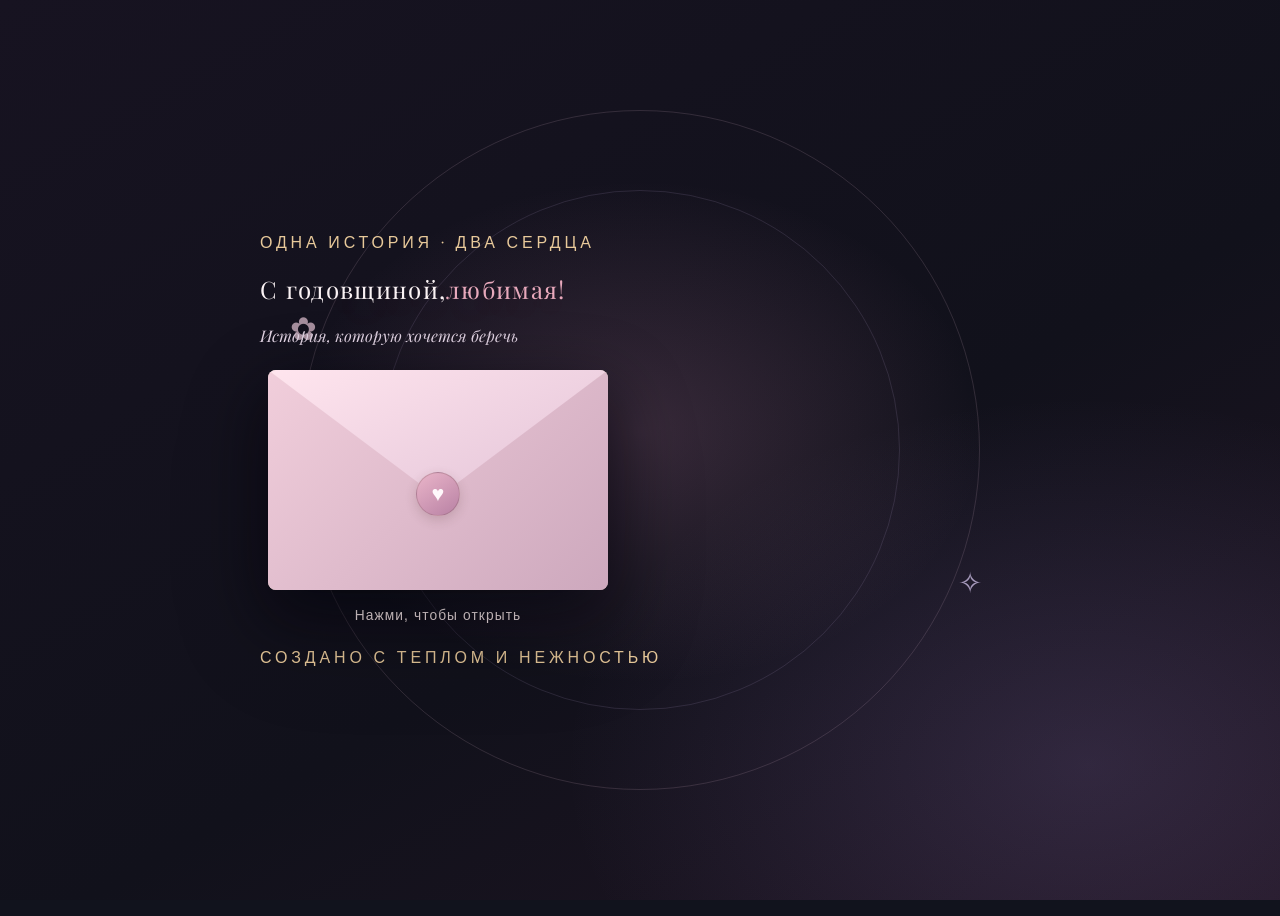
==== commit a88f98e6: "Remove music and polish the storybook with anime-inspired UI" ====
--- a/index.html
+++ b/index.html
@@ -7,12 +7,13 @@
   <meta name="description" content="С годовщиной, любимая! — наша история, бережно собранная в книгу.">
   <title>С годовщиной, любимая!</title>
   <link rel="preconnect" href="https://fonts.googleapis.com">
-  <link rel="preconnect" href="https://fonts.googleapis.com" crossorigin>
+  <link rel="preconnect" href="https://fonts.gstatic.com" crossorigin>
   <link href="https://fonts.googleapis.com/css2?family=DM+Sans:wght@400;500;600;700&amp;family=Playfair+Display:ital,wght@0,400;0,500;0,600;1,400;1,500&amp;family=Zen+Old+Mincho:wght@400;500;600&amp;display=swap" rel="stylesheet">
   <link rel="stylesheet" href="style.css">
   <link rel="stylesheet" href="chapter-styles.css">
   <link rel="stylesheet" href="anniversary.css">
   <link rel="stylesheet" href="anniversary-enhancements.css">
+  <link rel="stylesheet" href="anime-ui.css">
   <script src="https://telegram.org/js/telegram-web-app.js"></script>
   <script src="chapter-atmospheres.js" defer></script>
   <script src="script.js" defer></script>
@@ -41,7 +42,6 @@
     <header class="book-header">
       <a class="wordmark" href="#book" aria-label="С годовщиной, любимая">OUR <span>STORY</span></a>
       <span class="edition">НАША ИСТОРИЯ · ЛИЧНОЕ ИЗДАНИЕ</span>
-      <button class="music-toggle" id="musicToggle" type="button" aria-label="Включить музыку" aria-pressed="false">♫</button>
     </header>
     <section class="book" id="book" aria-label="Интерактивная книга нашей истории">
       <div class="book-spine" aria-hidden="true"></div>
@@ -49,7 +49,7 @@
       <div class="book-controls">
         <button class="page-button previous-button" id="previousPage" type="button" aria-label="Предыдущая страница">← <span>Назад</span></button>
         <div class="page-progress"><span class="page-number" id="pageNumber">01 / 15</span><div class="progress-track" role="progressbar" aria-label="Прогресс чтения" aria-valuemin="1" aria-valuemax="15" aria-valuenow="1"><span class="progress-fill" id="progressFill"></span></div></div>
-        <button class="page-button next-button" id="nextPage" type="button" aria-label="Следующая страница"><span>Далее</span> <span aria-hidden="true">→</span></button>
+        <button class="page-button next-button" id="nextPage" type="button" aria-label="Следующая стран��ца"><span>Далее</span> <span aria-hidden="true">→</span></button>
       </div>
       <p class="swipe-hint" aria-hidden="true">На телефоне можно листать свайпом</p>
     </section>
@@ -71,8 +71,6 @@
     <button class="reread-button" id="rereadButton" type="button">Перечитать историю</button>
     <div class="heart-words" id="heartWords" aria-hidden="true"></div>
   </section>
-  <audio id="trackOne" src="audio/oslepitelnaya.mp3" preload="none"></audio>
-  <audio id="trackTwo" src="audio/rayskie-cvety.mp3" preload="none"></audio>
   <div class="toast" id="toast" role="status" aria-live="polite"></div>
 </body>
 </html>
--- a/anime-ui.css
+++ b/anime-ui.css
@@ -0,0 +1,105 @@
+/* A more anime-inspired storybook interface: soft sakura light, manga-like
+   framing, readable chapter cards, and no platform-dependent emoji. */
+:root {
+  --anime-rose: #eeafc7;
+  --anime-lilac: #c9b8e8;
+  --anime-ink: #30243c;
+  --anime-paper: #fffaf7;
+}
+
+body {
+  background-image:
+    radial-gradient(ellipse at 12% 18%, rgba(244, 177, 207, .13), transparent 30%),
+    radial-gradient(ellipse at 88% 76%, rgba(190, 171, 230, .13), transparent 34%),
+    radial-gradient(ellipse at 50% 2%, #282a24 0, transparent 47%),
+    var(--night);
+}
+
+.cover {
+  background:
+    radial-gradient(ellipse at 50% 48%, rgba(226, 151, 191, .18), transparent 38%),
+    radial-gradient(ellipse at 85% 85%, rgba(153, 130, 202, .18), transparent 34%),
+    linear-gradient(150deg, #171321, #11111b 58%, #201523);
+}
+.cover::before,
+.cover::after {
+  position: absolute;
+  content: "";
+  pointer-events: none;
+  border: 1px solid rgba(245, 204, 222, .14);
+  border-radius: 50%;
+}
+.cover::before {
+  width: min(76vw, 680px);
+  aspect-ratio: 1;
+  animation: anime-orbit 16s ease-in-out infinite alternate;
+}
+.cover::after {
+  width: min(58vw, 520px);
+  aspect-ratio: 1;
+  border-color: rgba(207, 187, 235, .13);
+  animation: anime-orbit 21s ease-in-out infinite alternate-reverse;
+}
+.cover-content { width: min(100%, 760px); }
+.cover-kicker, .cover-note { color: #e8c99a; }
+.anniversary-title {
+  color: #fff7fb;
+  text-shadow: 0 8px 32px rgba(238, 175, 199, .2);
+}
+.anniversary-title span { color: var(--anime-rose); }
+.cover-subtitle { color: #e0d2e2; }
+
+/* Soft blush and lavender book shadows, plus a subtle page-frame highlight. */
+.book { filter: drop-shadow(0 26px 62px rgba(10, 7, 18, .35)); }
+.page-paper {
+  border-color: rgba(255, 242, 249, .72);
+  box-shadow: 0 24px 70px rgba(5, 7, 16, .28), inset 0 0 0 5px rgba(255,255,255,.35), inset 0 0 46px rgba(201, 160, 185, .08);
+}
+.chapter-topline { color: #8c778a; }
+.chapter-copy h1, .chapter-copy h2 { text-shadow: 0 2px 0 rgba(255,255,255,.45); }
+.chapter-kicker { color: #a76f8c !important; }
+.page-button, .reread-button {
+  border-color: rgba(238, 175, 199, .34);
+  box-shadow: 0 8px 24px rgba(5, 7, 16, .12);
+}
+.page-button:hover:not(:disabled), .reread-button:hover {
+  border-color: rgba(245, 204, 222, .7);
+  box-shadow: 0 10px 28px rgba(161, 98, 139, .2);
+}
+.progress-track { height: 4px; }
+.progress-fill { background: linear-gradient(90deg, var(--anime-lilac), var(--anime-rose), #f2d59f); }
+
+/* Gentle drifting sakura shapes on the opening cover; text and controls stay above them. */
+.cover-content::before,
+.cover-content::after {
+  position: absolute;
+  z-index: -1;
+  color: rgba(255, 220, 236, .62);
+  font-family: Georgia, serif;
+  pointer-events: none;
+  animation: sakura-float 8s ease-in-out infinite;
+}
+.cover-content::before { content: "✿"; left: 4%; top: 20%; font-size: clamp(1.2rem, 3vw, 2rem); }
+.cover-content::after { content: "✧"; right: 5%; bottom: 18%; color: rgba(222, 207, 248, .7); font-size: clamp(1.2rem, 3vw, 1.8rem); animation-delay: -3s; }
+
+.envelope { filter: drop-shadow(0 25px 32px rgba(5, 3, 10, .45)); }
+.envelope-front { background: linear-gradient(135deg, #f1cedb, #cda8bd); }
+.envelope-flap { background: linear-gradient(155deg, #ffe5ee, #d9b8d0); }
+.envelope-seal { background: linear-gradient(145deg, #eab5c9, #b881a4); color: #fff8fb; }
+.envelope-letter { box-shadow: inset 0 0 0 1px rgba(153, 97, 128, .18), 0 4px 16px rgba(91, 56, 83, .12); }
+
+@keyframes anime-orbit {
+  from { transform: scale(.96) rotate(-8deg); opacity: .48; }
+  to { transform: scale(1.04) rotate(8deg); opacity: .9; }
+}
+@keyframes sakura-float {
+  0%, 100% { transform: translate3d(0, 4px, 0) rotate(-8deg); opacity: .45; }
+  50% { transform: translate3d(8px, -10px, 0) rotate(12deg); opacity: .9; }
+}
+@media (max-width: 700px) {
+  .cover::before { width: 92vw; }
+  .cover::after { width: 74vw; }
+}
+@media (prefers-reduced-motion: reduce) {
+  .cover::before, .cover::after, .cover-content::before, .cover-content::after { animation: none !important; }
+}
